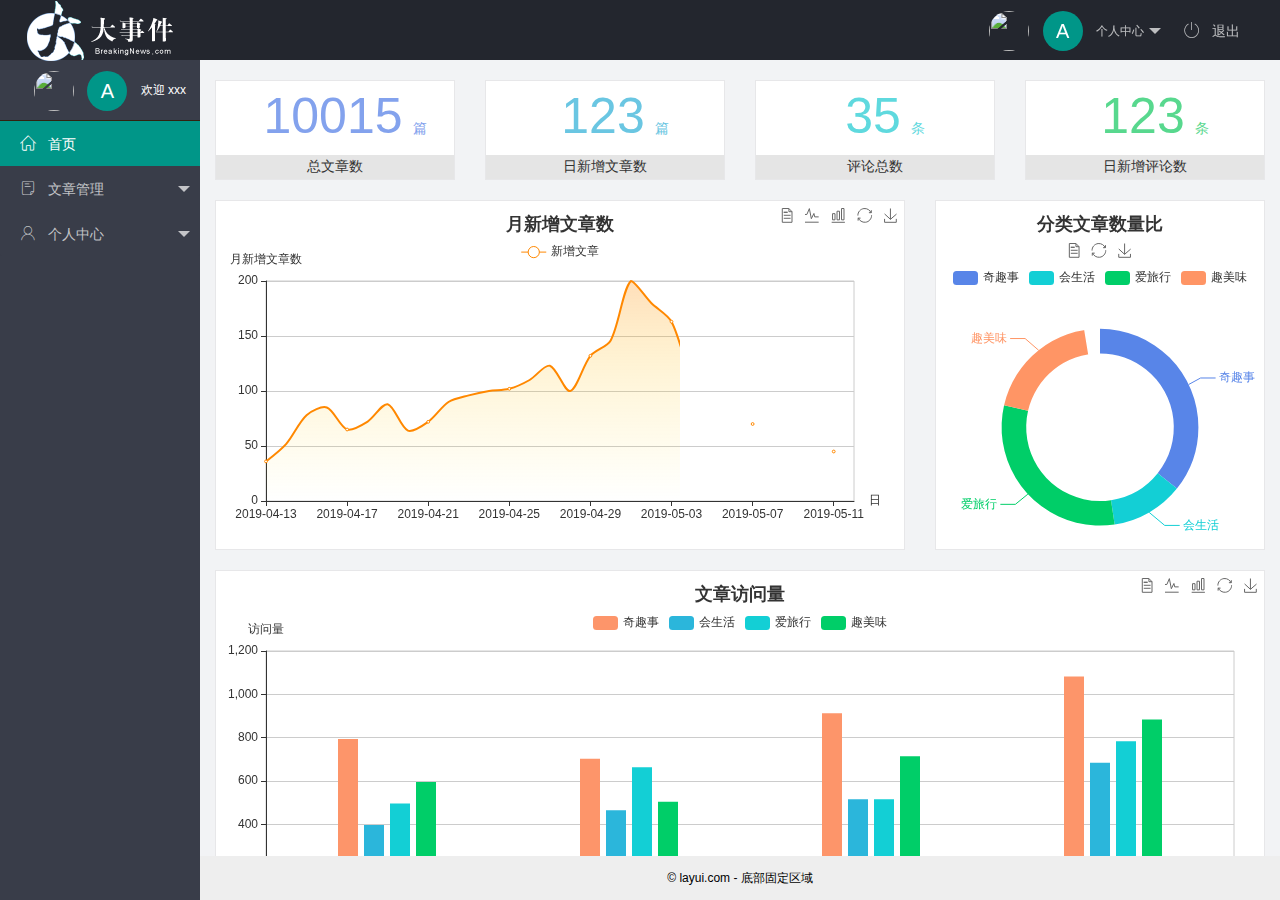
==== index.html @ c8a7525f "完成了大事件后台首页" ====
<!DOCTYPE html>
<html>
<head>
  <meta charset="utf-8">
  <meta name="viewport" content="width=device-width, initial-scale=1, maximum-scale=1">
  <title>大事件后台的布局</title>
  <link rel="stylesheet" href="/assets/lib/layui/css/layui.css">
  <!-- 引入第三方图标文件 -->
  <link rel="stylesheet" href="/assets/fonts/iconfont.css">
  <!-- 引入本页面的css -->
  <link rel="stylesheet" href="/assets/css/index.css">
</head>
<body class="layui-layout-body">
<div class="layui-layout layui-layout-admin">
  <!-- 头部区域 -->
  <div class="layui-header">
    <div class="layui-logo">
        <img src="/assets/images/logo.png" alt="">
    </div>
    <!-- 顶部头像区域 -->
    <ul class="layui-nav layui-layout-right">
      <li class="layui-nav-item">
        <a href="javascript:;" class="userinfo" >
          <!-- 顶部图片头像的渲染 -->
          <img src="http://t.cn/RCzsdCq"class="layui-nav-img">
          <!-- 顶部文字头像的渲染 -->
          <span class="text-avatar">A</span>
          个人中心
        </a>
        <dl class="layui-nav-child">
          <dd><a href="">基本资料</a></dd>
          <dd><a href="">安全设置</a></dd>
          <dd><a href="">重置密码</a></dd>
        </dl>
      </li>
      <li class="layui-nav-item">
        <!-- 退出功能 -->
        <a href="javascript:;" id="btnLogout">
        <span class="iconfont icon-tuichu"></span>
        退出
      </a>
    </li>
    </ul>
  </div>
  
  <div class="layui-side layui-bg-black">
    <div class="layui-side-scroll">
      <!-- 侧边栏头像区域 -->
      <div href="javascript:;" class="userinfo">
        <!-- 侧边栏图片头像的渲染 -->
        <img src="http://t.cn/RCzsdCq" class="layui-nav-img">
        <!-- 侧边栏文字头像的渲染 -->
        <span class="text-avatar">A</span>
        <span id="welcome">欢迎 xxx</span>
      </div>
      <!-- 左侧导航区域（可配合layui已有的垂直导航） -->
      <ul class="layui-nav layui-nav-tree" lay-shrink="all" lay-filter="test">
          <li class="layui-nav-item layui-this">
            <a href="/home/dashboard.html" target="fm">
            <span class="iconfont icon-home"></span>
            首页
          </a>
        </li>
        <li class="layui-nav-item">
          <a class="" href="javascript:;">
            <span class="iconfont icon-16"></span>
              文章管理</a>
          <dl class="layui-nav-child">
            <dd><a href="javascript:;">
                <i class="layui-icon layui-icon-note"></i>  
                文章类别</a></dd>
            <dd><a href="javascript:;">
                <i class="layui-icon layui-icon-note"></i>  
                文章列表</a></dd>
            <dd><a href="javascript:;">
                <i class="layui-icon layui-icon-note"></i>  
                发布文章</a></dd>
          </dl>
        </li>
        <li class="layui-nav-item">
          <a href="javascript:;">
            <span class="iconfont icon-user"></span>
            个人中心</a>
          <dl class="layui-nav-child">
            <dd><a href="javascript:;">
                <i class="layui-icon layui-icon-note"></i>  
                基本资料</a></dd>
            <dd><a href="javascript:;">
                <i class="layui-icon layui-icon-note"></i>  
                更换头像</a></dd>
            <dd><a href="javascript:;">
                <i class="layui-icon layui-icon-note"></i>  
                重置密码</a></dd>
          </dl>
        </li>
      </ul>
    </div>
  </div>
  
  <div class="layui-body">
    <!-- 内容主体区域 -->
    <iframe name="fm" src="/home/dashboard.html" frameborder="0"></iframe>
  </div>
  
  <div class="layui-footer">
    <!-- 底部固定区域 -->
    © layui.com - 底部固定区域
  </div>
</div>
<!-- 引入layui.all.js -->
<script src="/assets/lib/layui/layui.all.js"></script>
<!-- 引入jqery.js -->
<script src="/assets/lib/jquery.js"></script>
<!-- 引入baseAPI.js -->
<script src="/assets/js/baseAPI.js"></script>
<!-- 引入本页面对应的js -->
<script src="/assets/js/index.js"></script>
</body>
</html>
---- assets/lib/layui/css/layui.css ----
/** layui-v2.5.5 MIT License By https://www.layui.com */
 .layui-inline,img{display:inline-block;vertical-align:middle}h1,h2,h3,h4,h5,h6{font-weight:400}.layui-edge,.layui-header,.layui-inline,.layui-main{position:relative}.layui-body,.layui-edge,.layui-elip{overflow:hidden}.layui-btn,.layui-edge,.layui-inline,img{vertical-align:middle}.layui-btn,.layui-disabled,.layui-icon,.layui-unselect{-moz-user-select:none;-webkit-user-select:none;-ms-user-select:none}.layui-elip,.layui-form-checkbox span,.layui-form-pane .layui-form-label{text-overflow:ellipsis;white-space:nowrap}.layui-breadcrumb,.layui-tree-btnGroup{visibility:hidden}blockquote,body,button,dd,div,dl,dt,form,h1,h2,h3,h4,h5,h6,input,li,ol,p,pre,td,textarea,th,ul{margin:0;padding:0;-webkit-tap-highlight-color:rgba(0,0,0,0)}a:active,a:hover{outline:0}img{border:none}li{list-style:none}table{border-collapse:collapse;border-spacing:0}h4,h5,h6{font-size:100%}button,input,optgroup,option,select,textarea{font-family:inherit;font-size:inherit;font-style:inherit;font-weight:inherit;outline:0}pre{white-space:pre-wrap;white-space:-moz-pre-wrap;white-space:-pre-wrap;white-space:-o-pre-wrap;word-wrap:break-word}body{line-height:24px;font:14px Helvetica Neue,Helvetica,PingFang SC,Tahoma,Arial,sans-serif}hr{height:1px;margin:10px 0;border:0;clear:both}a{color:#333;text-decoration:none}a:hover{color:#777}a cite{font-style:normal;*cursor:pointer}.layui-border-box,.layui-border-box *{box-sizing:border-box}.layui-box,.layui-box *{box-sizing:content-box}.layui-clear{clear:both;*zoom:1}.layui-clear:after{content:'\20';clear:both;*zoom:1;display:block;height:0}.layui-inline{*display:inline;*zoom:1}.layui-edge{display:inline-block;width:0;height:0;border-width:6px;border-style:dashed;border-color:transparent}.layui-edge-top{top:-4px;border-bottom-color:#999;border-bottom-style:solid}.layui-edge-right{border-left-color:#999;border-left-style:solid}.layui-edge-bottom{top:2px;border-top-color:#999;border-top-style:solid}.layui-edge-left{border-right-color:#999;border-right-style:solid}.layui-disabled,.layui-disabled:hover{color:#d2d2d2!important;cursor:not-allowed!important}.layui-circle{border-radius:100%}.layui-show{display:block!important}.layui-hide{display:none!important}@font-face{font-family:layui-icon;src:url(../font/iconfont.eot?v=250);src:url(../font/iconfont.eot?v=250#iefix) format('embedded-opentype'),url(../font/iconfont.woff2?v=250) format('woff2'),url(../font/iconfont.woff?v=250) format('woff'),url(../font/iconfont.ttf?v=250) format('truetype'),url(../font/iconfont.svg?v=250#layui-icon) format('svg')}.layui-icon{font-family:layui-icon!important;font-size:16px;font-style:normal;-webkit-font-smoothing:antialiased;-moz-osx-font-smoothing:grayscale}.layui-icon-reply-fill:before{content:"\e611"}.layui-icon-set-fill:before{content:"\e614"}.layui-icon-menu-fill:before{content:"\e60f"}.layui-icon-search:before{content:"\e615"}.layui-icon-share:before{content:"\e641"}.layui-icon-set-sm:before{content:"\e620"}.layui-icon-engine:before{content:"\e628"}.layui-icon-close:before{content:"\1006"}.layui-icon-close-fill:before{content:"\1007"}.layui-icon-chart-screen:before{content:"\e629"}.layui-icon-star:before{content:"\e600"}.layui-icon-circle-dot:before{content:"\e617"}.layui-icon-chat:before{content:"\e606"}.layui-icon-release:before{content:"\e609"}.layui-icon-list:before{content:"\e60a"}.layui-icon-chart:before{content:"\e62c"}.layui-icon-ok-circle:before{content:"\1005"}.layui-icon-layim-theme:before{content:"\e61b"}.layui-icon-table:before{content:"\e62d"}.layui-icon-right:before{content:"\e602"}.layui-icon-left:before{content:"\e603"}.layui-icon-cart-simple:before{content:"\e698"}.layui-icon-face-cry:before{content:"\e69c"}.layui-icon-face-smile:before{content:"\e6af"}.layui-icon-survey:before{content:"\e6b2"}.layui-icon-tree:before{content:"\e62e"}.layui-icon-upload-circle:before{content:"\e62f"}.layui-icon-add-circle:before{content:"\e61f"}.layui-icon-download-circle:before{content:"\e601"}.layui-icon-templeate-1:before{content:"\e630"}.layui-icon-util:before{content:"\e631"}.layui-icon-face-surprised:before{content:"\e664"}.layui-icon-edit:before{content:"\e642"}.layui-icon-speaker:before{content:"\e645"}.layui-icon-down:before{content:"\e61a"}.layui-icon-file:before{content:"\e621"}.layui-icon-layouts:before{content:"\e632"}.layui-icon-rate-half:before{content:"\e6c9"}.layui-icon-add-circle-fine:before{content:"\e608"}.layui-icon-prev-circle:before{content:"\e633"}.layui-icon-read:before{content:"\e705"}.layui-icon-404:before{content:"\e61c"}.layui-icon-carousel:before{content:"\e634"}.layui-icon-help:before{content:"\e607"}.layui-icon-code-circle:before{content:"\e635"}.layui-icon-water:before{content:"\e636"}.layui-icon-username:before{content:"\e66f"}.layui-icon-find-fill:before{content:"\e670"}.layui-icon-about:before{content:"\e60b"}.layui-icon-location:before{content:"\e715"}.layui-icon-up:before{content:"\e619"}.layui-icon-pause:before{content:"\e651"}.layui-icon-date:before{content:"\e637"}.layui-icon-layim-uploadfile:before{content:"\e61d"}.layui-icon-delete:before{content:"\e640"}.layui-icon-play:before{content:"\e652"}.layui-icon-top:before{content:"\e604"}.layui-icon-friends:before{content:"\e612"}.layui-icon-refresh-3:before{content:"\e9aa"}.layui-icon-ok:before{content:"\e605"}.layui-icon-layer:before{content:"\e638"}.layui-icon-face-smile-fine:before{content:"\e60c"}.layui-icon-dollar:before{content:"\e659"}.layui-icon-group:before{content:"\e613"}.layui-icon-layim-download:before{content:"\e61e"}.layui-icon-picture-fine:before{content:"\e60d"}.layui-icon-link:before{content:"\e64c"}.layui-icon-diamond:before{content:"\e735"}.layui-icon-log:before{content:"\e60e"}.layui-icon-rate-solid:before{content:"\e67a"}.layui-icon-fonts-del:before{content:"\e64f"}.layui-icon-unlink:before{content:"\e64d"}.layui-icon-fonts-clear:before{content:"\e639"}.layui-icon-triangle-r:before{content:"\e623"}.layui-icon-circle:before{content:"\e63f"}.layui-icon-radio:before{content:"\e643"}.layui-icon-align-center:before{content:"\e647"}.layui-icon-align-right:before{content:"\e648"}.layui-icon-align-left:before{content:"\e649"}.layui-icon-loading-1:before{content:"\e63e"}.layui-icon-return:before{content:"\e65c"}.layui-icon-fonts-strong:before{content:"\e62b"}.layui-icon-upload:before{content:"\e67c"}.layui-icon-dialogue:before{content:"\e63a"}.layui-icon-video:before{content:"\e6ed"}.layui-icon-headset:before{content:"\e6fc"}.layui-icon-cellphone-fine:before{content:"\e63b"}.layui-icon-add-1:before{content:"\e654"}.layui-icon-face-smile-b:before{content:"\e650"}.layui-icon-fonts-html:before{content:"\e64b"}.layui-icon-form:before{content:"\e63c"}.layui-icon-cart:before{content:"\e657"}.layui-icon-camera-fill:before{content:"\e65d"}.layui-icon-tabs:before{content:"\e62a"}.layui-icon-fonts-code:before{content:"\e64e"}.layui-icon-fire:before{content:"\e756"}.layui-icon-set:before{content:"\e716"}.layui-icon-fonts-u:before{content:"\e646"}.layui-icon-triangle-d:before{content:"\e625"}.layui-icon-tips:before{content:"\e702"}.layui-icon-picture:before{content:"\e64a"}.layui-icon-more-vertical:before{content:"\e671"}.layui-icon-flag:before{content:"\e66c"}.layui-icon-loading:before{content:"\e63d"}.layui-icon-fonts-i:before{content:"\e644"}.layui-icon-refresh-1:before{content:"\e666"}.layui-icon-rmb:before{content:"\e65e"}.layui-icon-home:before{content:"\e68e"}.layui-icon-user:before{content:"\e770"}.layui-icon-notice:before{content:"\e667"}.layui-icon-login-weibo:before{content:"\e675"}.layui-icon-voice:before{content:"\e688"}.layui-icon-upload-drag:before{content:"\e681"}.layui-icon-login-qq:before{content:"\e676"}.layui-icon-snowflake:before{content:"\e6b1"}.layui-icon-file-b:before{content:"\e655"}.layui-icon-template:before{content:"\e663"}.layui-icon-auz:before{content:"\e672"}.layui-icon-console:before{content:"\e665"}.layui-icon-app:before{content:"\e653"}.layui-icon-prev:before{content:"\e65a"}.layui-icon-website:before{content:"\e7ae"}.layui-icon-next:before{content:"\e65b"}.layui-icon-component:before{content:"\e857"}.layui-icon-more:before{content:"\e65f"}.layui-icon-login-wechat:before{content:"\e677"}.layui-icon-shrink-right:before{content:"\e668"}.layui-icon-spread-left:before{content:"\e66b"}.layui-icon-camera:before{content:"\e660"}.layui-icon-note:before{content:"\e66e"}.layui-icon-refresh:before{content:"\e669"}.layui-icon-female:before{content:"\e661"}.layui-icon-male:before{content:"\e662"}.layui-icon-password:before{content:"\e673"}.layui-icon-senior:before{content:"\e674"}.layui-icon-theme:before{content:"\e66a"}.layui-icon-tread:before{content:"\e6c5"}.layui-icon-praise:before{content:"\e6c6"}.layui-icon-star-fill:before{content:"\e658"}.layui-icon-rate:before{content:"\e67b"}.layui-icon-template-1:before{content:"\e656"}.layui-icon-vercode:before{content:"\e679"}.layui-icon-cellphone:before{content:"\e678"}.layui-icon-screen-full:before{content:"\e622"}.layui-icon-screen-restore:before{content:"\e758"}.layui-icon-cols:before{content:"\e610"}.layui-icon-export:before{content:"\e67d"}.layui-icon-print:before{content:"\e66d"}.layui-icon-slider:before{content:"\e714"}.layui-icon-addition:before{content:"\e624"}.layui-icon-subtraction:before{content:"\e67e"}.layui-icon-service:before{content:"\e626"}.layui-icon-transfer:before{content:"\e691"}.layui-main{width:1140px;margin:0 auto}.layui-header{z-index:1000;height:60px}.layui-header a:hover{transition:all .5s;-webkit-transition:all .5s}.layui-side{position:fixed;left:0;top:0;bottom:0;z-index:999;width:200px;overflow-x:hidden}.layui-side-scroll{position:relative;width:220px;height:100%;overflow-x:hidden}.layui-body{position:absolute;left:200px;right:0;top:0;bottom:0;z-index:998;width:auto;overflow-y:auto;box-sizing:border-box}.layui-layout-body{overflow:hidden}.layui-layout-admin .layui-header{background-color:#23262E}.layui-layout-admin .layui-side{top:60px;width:200px;overflow-x:hidden}.layui-layout-admin .layui-body{position:fixed;top:60px;bottom:44px}.layui-layout-admin .layui-main{width:auto;margin:0 15px}.layui-layout-admin .layui-footer{position:fixed;left:200px;right:0;bottom:0;height:44px;line-height:44px;padding:0 15px;background-color:#eee}.layui-layout-admin .layui-logo{position:absolute;left:0;top:0;width:200px;height:100%;line-height:60px;text-align:center;color:#009688;font-size:16px}.layui-layout-admin .layui-header .layui-nav{background:0 0}.layui-layout-left{position:absolute!important;left:200px;top:0}.layui-layout-right{position:absolute!important;right:0;top:0}.layui-container{position:relative;margin:0 auto;padding:0 15px;box-sizing:border-box}.layui-fluid{position:relative;margin:0 auto;padding:0 15px}.layui-row:after,.layui-row:before{content:'';display:block;clear:both}.layui-col-lg1,.layui-col-lg10,.layui-col-lg11,.layui-col-lg12,.layui-col-lg2,.layui-col-lg3,.layui-col-lg4,.layui-col-lg5,.layui-col-lg6,.layui-col-lg7,.layui-col-lg8,.layui-col-lg9,.layui-col-md1,.layui-col-md10,.layui-col-md11,.layui-col-md12,.layui-col-md2,.layui-col-md3,.layui-col-md4,.layui-col-md5,.layui-col-md6,.layui-col-md7,.layui-col-md8,.layui-col-md9,.layui-col-sm1,.layui-col-sm10,.layui-col-sm11,.layui-col-sm12,.layui-col-sm2,.layui-col-sm3,.layui-col-sm4,.layui-col-sm5,.layui-col-sm6,.layui-col-sm7,.layui-col-sm8,.layui-col-sm9,.layui-col-xs1,.layui-col-xs10,.layui-col-xs11,.layui-col-xs12,.layui-col-xs2,.layui-col-xs3,.layui-col-xs4,.layui-col-xs5,.layui-col-xs6,.layui-col-xs7,.layui-col-xs8,.layui-col-xs9{position:relative;display:block;box-sizing:border-box}.layui-col-xs1,.layui-col-xs10,.layui-col-xs11,.layui-col-xs12,.layui-col-xs2,.layui-col-xs3,.layui-col-xs4,.layui-col-xs5,.layui-col-xs6,.layui-col-xs7,.layui-col-xs8,.layui-col-xs9{float:left}.layui-col-xs1{width:8.33333333%}.layui-col-xs2{width:16.66666667%}.layui-col-xs3{width:25%}.layui-col-xs4{width:33.33333333%}.layui-col-xs5{width:41.66666667%}.layui-col-xs6{width:50%}.layui-col-xs7{width:58.33333333%}.layui-col-xs8{width:66.66666667%}.layui-col-xs9{width:75%}.layui-col-xs10{width:83.33333333%}.layui-col-xs11{width:91.66666667%}.layui-col-xs12{width:100%}.layui-col-xs-offset1{margin-left:8.33333333%}.layui-col-xs-offset2{margin-left:16.66666667%}.layui-col-xs-offset3{margin-left:25%}.layui-col-xs-offset4{margin-left:33.33333333%}.layui-col-xs-offset5{margin-left:41.66666667%}.layui-col-xs-offset6{margin-left:50%}.layui-col-xs-offset7{margin-left:58.33333333%}.layui-col-xs-offset8{margin-left:66.66666667%}.layui-col-xs-offset9{margin-left:75%}.layui-col-xs-offset10{margin-left:83.33333333%}.layui-col-xs-offset11{margin-left:91.66666667%}.layui-col-xs-offset12{margin-left:100%}@media screen and (max-width:768px){.layui-hide-xs{display:none!important}.layui-show-xs-block{display:block!important}.layui-show-xs-inline{display:inline!important}.layui-show-xs-inline-block{display:inline-block!important}}@media screen and (min-width:768px){.layui-container{width:750px}.layui-hide-sm{display:none!important}.layui-show-sm-block{display:block!important}.layui-show-sm-inline{display:inline!important}.layui-show-sm-inline-block{display:inline-block!important}.layui-col-sm1,.layui-col-sm10,.layui-col-sm11,.layui-col-sm12,.layui-col-sm2,.layui-col-sm3,.layui-col-sm4,.layui-col-sm5,.layui-col-sm6,.layui-col-sm7,.layui-col-sm8,.layui-col-sm9{float:left}.layui-col-sm1{width:8.33333333%}.layui-col-sm2{width:16.66666667%}.layui-col-sm3{width:25%}.layui-col-sm4{width:33.33333333%}.layui-col-sm5{width:41.66666667%}.layui-col-sm6{width:50%}.layui-col-sm7{width:58.33333333%}.layui-col-sm8{width:66.66666667%}.layui-col-sm9{width:75%}.layui-col-sm10{width:83.33333333%}.layui-col-sm11{width:91.66666667%}.layui-col-sm12{width:100%}.layui-col-sm-offset1{margin-left:8.33333333%}.layui-col-sm-offset2{margin-left:16.66666667%}.layui-col-sm-offset3{margin-left:25%}.layui-col-sm-offset4{margin-left:33.33333333%}.layui-col-sm-offset5{margin-left:41.66666667%}.layui-col-sm-offset6{margin-left:50%}.layui-col-sm-offset7{margin-left:58.33333333%}.layui-col-sm-offset8{margin-left:66.66666667%}.layui-col-sm-offset9{margin-left:75%}.layui-col-sm-offset10{margin-left:83.33333333%}.layui-col-sm-offset11{margin-left:91.66666667%}.layui-col-sm-offset12{margin-left:100%}}@media screen and (min-width:992px){.layui-container{width:970px}.layui-hide-md{display:none!important}.layui-show-md-block{display:block!important}.layui-show-md-inline{display:inline!important}.layui-show-md-inline-block{display:inline-block!important}.layui-col-md1,.layui-col-md10,.layui-col-md11,.layui-col-md12,.layui-col-md2,.layui-col-md3,.layui-col-md4,.layui-col-md5,.layui-col-md6,.layui-col-md7,.layui-col-md8,.layui-col-md9{float:left}.layui-col-md1{width:8.33333333%}.layui-col-md2{width:16.66666667%}.layui-col-md3{width:25%}.layui-col-md4{width:33.33333333%}.layui-col-md5{width:41.66666667%}.layui-col-md6{width:50%}.layui-col-md7{width:58.33333333%}.layui-col-md8{width:66.66666667%}.layui-col-md9{width:75%}.layui-col-md10{width:83.33333333%}.layui-col-md11{width:91.66666667%}.layui-col-md12{width:100%}.layui-col-md-offset1{margin-left:8.33333333%}.layui-col-md-offset2{margin-left:16.66666667%}.layui-col-md-offset3{margin-left:25%}.layui-col-md-offset4{margin-left:33.33333333%}.layui-col-md-offset5{margin-left:41.66666667%}.layui-col-md-offset6{margin-left:50%}.layui-col-md-offset7{margin-left:58.33333333%}.layui-col-md-offset8{margin-left:66.66666667%}.layui-col-md-offset9{margin-left:75%}.layui-col-md-offset10{margin-left:83.33333333%}.layui-col-md-offset11{margin-left:91.66666667%}.layui-col-md-offset12{margin-left:100%}}@media screen and (min-width:1200px){.layui-container{width:1170px}.layui-hide-lg{display:none!important}.layui-show-lg-block{display:block!important}.layui-show-lg-inline{display:inline!important}.layui-show-lg-inline-block{display:inline-block!important}.layui-col-lg1,.layui-col-lg10,.layui-col-lg11,.layui-col-lg12,.layui-col-lg2,.layui-col-lg3,.layui-col-lg4,.layui-col-lg5,.layui-col-lg6,.layui-col-lg7,.layui-col-lg8,.layui-col-lg9{float:left}.layui-col-lg1{width:8.33333333%}.layui-col-lg2{width:16.66666667%}.layui-col-lg3{width:25%}.layui-col-lg4{width:33.33333333%}.layui-col-lg5{width:41.66666667%}.layui-col-lg6{width:50%}.layui-col-lg7{width:58.33333333%}.layui-col-lg8{width:66.66666667%}.layui-col-lg9{width:75%}.layui-col-lg10{width:83.33333333%}.layui-col-lg11{width:91.66666667%}.layui-col-lg12{width:100%}.layui-col-lg-offset1{margin-left:8.33333333%}.layui-col-lg-offset2{margin-left:16.66666667%}.layui-col-lg-offset3{margin-left:25%}.layui-col-lg-offset4{margin-left:33.33333333%}.layui-col-lg-offset5{margin-left:41.66666667%}.layui-col-lg-offset6{margin-left:50%}.layui-col-lg-offset7{margin-left:58.33333333%}.layui-col-lg-offset8{margin-left:66.66666667%}.layui-col-lg-offset9{margin-left:75%}.layui-col-lg-offset10{margin-left:83.33333333%}.layui-col-lg-offset11{margin-left:91.66666667%}.layui-col-lg-offset12{margin-left:100%}}.layui-col-space1{margin:-.5px}.layui-col-space1>*{padding:.5px}.layui-col-space3{margin:-1.5px}.layui-col-space3>*{padding:1.5px}.layui-col-space5{margin:-2.5px}.layui-col-space5>*{padding:2.5px}.layui-col-space8{margin:-3.5px}.layui-col-space8>*{padding:3.5px}.layui-col-space10{margin:-5px}.layui-col-space10>*{padding:5px}.layui-col-space12{margin:-6px}.layui-col-space12>*{padding:6px}.layui-col-space15{margin:-7.5px}.layui-col-space15>*{padding:7.5px}.layui-col-space18{margin:-9px}.layui-col-space18>*{padding:9px}.layui-col-space20{margin:-10px}.layui-col-space20>*{padding:10px}.layui-col-space22{margin:-11px}.layui-col-space22>*{padding:11px}.layui-col-space25{margin:-12.5px}.layui-col-space25>*{padding:12.5px}.layui-col-space30{margin:-15px}.layui-col-space30>*{padding:15px}.layui-btn,.layui-input,.layui-select,.layui-textarea,.layui-upload-button{outline:0;-webkit-appearance:none;transition:all .3s;-webkit-transition:all .3s;box-sizing:border-box}.layui-elem-quote{margin-bottom:10px;padding:15px;line-height:22px;border-left:5px solid #009688;border-radius:0 2px 2px 0;background-color:#f2f2f2}.layui-quote-nm{border-style:solid;border-width:1px 1px 1px 5px;background:0 0}.layui-elem-field{margin-bottom:10px;padding:0;border-width:1px;border-style:solid}.layui-elem-field legend{margin-left:20px;padding:0 10px;font-size:20px;font-weight:300}.layui-field-title{margin:10px 0 20px;border-width:1px 0 0}.layui-field-box{padding:10px 15px}.layui-field-title .layui-field-box{padding:10px 0}.layui-progress{position:relative;height:6px;border-radius:20px;background-color:#e2e2e2}.layui-progress-bar{position:absolute;left:0;top:0;width:0;max-width:100%;height:6px;border-radius:20px;text-align:right;background-color:#5FB878;transition:all .3s;-webkit-transition:all .3s}.layui-progress-big,.layui-progress-big .layui-progress-bar{height:18px;line-height:18px}.layui-progress-text{position:relative;top:-20px;line-height:18px;font-size:12px;color:#666}.layui-progress-big .layui-progress-text{position:static;padding:0 10px;color:#fff}.layui-collapse{border-width:1px;border-style:solid;border-radius:2px}.layui-colla-content,.layui-colla-item{border-top-width:1px;border-top-style:solid}.layui-colla-item:first-child{border-top:none}.layui-colla-title{position:relative;height:42px;line-height:42px;padding:0 15px 0 35px;color:#333;background-color:#f2f2f2;cursor:pointer;font-size:14px;overflow:hidden}.layui-colla-content{display:none;padding:10px 15px;line-height:22px;color:#666}.layui-colla-icon{position:absolute;left:15px;top:0;font-size:14px}.layui-card{margin-bottom:15px;border-radius:2px;background-color:#fff;box-shadow:0 1px 2px 0 rgba(0,0,0,.05)}.layui-card:last-child{margin-bottom:0}.layui-card-header{position:relative;height:42px;line-height:42px;padding:0 15px;border-bottom:1px solid #f6f6f6;color:#333;border-radius:2px 2px 0 0;font-size:14px}.layui-bg-black,.layui-bg-blue,.layui-bg-cyan,.layui-bg-green,.layui-bg-orange,.layui-bg-red{color:#fff!important}.layui-card-body{position:relative;padding:10px 15px;line-height:24px}.layui-card-body[pad15]{padding:15px}.layui-card-body[pad20]{padding:20px}.layui-card-body .layui-table{margin:5px 0}.layui-card .layui-tab{margin:0}.layui-panel-window{position:relative;padding:15px;border-radius:0;border-top:5px solid #E6E6E6;background-color:#fff}.layui-auxiliar-moving{position:fixed;left:0;right:0;top:0;bottom:0;width:100%;height:100%;background:0 0;z-index:9999999999}.layui-form-label,.layui-form-mid,.layui-form-select,.layui-input-block,.layui-input-inline,.layui-textarea{position:relative}.layui-bg-red{background-color:#FF5722!important}.layui-bg-orange{background-color:#FFB800!important}.layui-bg-green{background-color:#009688!important}.layui-bg-cyan{background-color:#2F4056!important}.layui-bg-blue{background-color:#1E9FFF!important}.layui-bg-black{background-color:#393D49!important}.layui-bg-gray{background-color:#eee!important;color:#666!important}.layui-badge-rim,.layui-colla-content,.layui-colla-item,.layui-collapse,.layui-elem-field,.layui-form-pane .layui-form-item[pane],.layui-form-pane .layui-form-label,.layui-input,.layui-layedit,.layui-layedit-tool,.layui-quote-nm,.layui-select,.layui-tab-bar,.layui-tab-card,.layui-tab-title,.layui-tab-title .layui-this:after,.layui-textarea{border-color:#e6e6e6}.layui-timeline-item:before,hr{background-color:#e6e6e6}.layui-text{line-height:22px;font-size:14px;color:#666}.layui-text h1,.layui-text h2,.layui-text h3{font-weight:500;color:#333}.layui-text h1{font-size:30px}.layui-text h2{font-size:24px}.layui-text h3{font-size:18px}.layui-text a:not(.layui-btn){color:#01AAED}.layui-text a:not(.layui-btn):hover{text-decoration:underline}.layui-text ul{padding:5px 0 5px 15px}.layui-text ul li{margin-top:5px;list-style-type:disc}.layui-text em,.layui-word-aux{color:#999!important;padding:0 5px!important}.layui-btn{display:inline-block;height:38px;line-height:38px;padding:0 18px;background-color:#009688;color:#fff;white-space:nowrap;text-align:center;font-size:14px;border:none;border-radius:2px;cursor:pointer}.layui-btn:hover{opacity:.8;filter:alpha(opacity=80);color:#fff}.layui-btn:active{opacity:1;filter:alpha(opacity=100)}.layui-btn+.layui-btn{margin-left:10px}.layui-btn-container{font-size:0}.layui-btn-container .layui-btn{margin-right:10px;margin-bottom:10px}.layui-btn-container .layui-btn+.layui-btn{margin-left:0}.layui-table .layui-btn-container .layui-btn{margin-bottom:9px}.layui-btn-radius{border-radius:100px}.layui-btn .layui-icon{margin-right:3px;font-size:18px;vertical-align:bottom;vertical-align:middle\9}.layui-btn-primary{border:1px solid #C9C9C9;background-color:#fff;color:#555}.layui-btn-primary:hover{border-color:#009688;color:#333}.layui-btn-normal{background-color:#1E9FFF}.layui-btn-warm{background-color:#FFB800}.layui-btn-danger{background-color:#FF5722}.layui-btn-checked{background-color:#5FB878}.layui-btn-disabled,.layui-btn-disabled:active,.layui-btn-disabled:hover{border:1px solid #e6e6e6;background-color:#FBFBFB;color:#C9C9C9;cursor:not-allowed;opacity:1}.layui-btn-lg{height:44px;line-height:44px;padding:0 25px;font-size:16px}.layui-btn-sm{height:30px;line-height:30px;padding:0 10px;font-size:12px}.layui-btn-sm i{font-size:16px!important}.layui-btn-xs{height:22px;line-height:22px;padding:0 5px;font-size:12px}.layui-btn-xs i{font-size:14px!important}.layui-btn-group{display:inline-block;vertical-align:middle;font-size:0}.layui-btn-group .layui-btn{margin-left:0!important;margin-right:0!important;border-left:1px solid rgba(255,255,255,.5);border-radius:0}.layui-btn-group .layui-btn-primary{border-left:none}.layui-btn-group .layui-btn-primary:hover{border-color:#C9C9C9;color:#009688}.layui-btn-group .layui-btn:first-child{border-left:none;border-radius:2px 0 0 2px}.layui-btn-group .layui-btn-primary:first-child{border-left:1px solid #c9c9c9}.layui-btn-group .layui-btn:last-child{border-radius:0 2px 2px 0}.layui-btn-group .layui-btn+.layui-btn{margin-left:0}.layui-btn-group+.layui-btn-group{margin-left:10px}.layui-btn-fluid{width:100%}.layui-input,.layui-select,.layui-textarea{height:38px;line-height:1.3;line-height:38px\9;border-width:1px;border-style:solid;background-color:#fff;border-radius:2px}.layui-input::-webkit-input-placeholder,.layui-select::-webkit-input-placeholder,.layui-textarea::-webkit-input-placeholder{line-height:1.3}.layui-input,.layui-textarea{display:block;width:100%;padding-left:10px}.layui-input:hover,.layui-textarea:hover{border-color:#D2D2D2!important}.layui-input:focus,.layui-textarea:focus{border-color:#C9C9C9!important}.layui-textarea{min-height:100px;height:auto;line-height:20px;padding:6px 10px;resize:vertical}.layui-select{padding:0 10px}.layui-form input[type=checkbox],.layui-form input[type=radio],.layui-form select{display:none}.layui-form [lay-ignore]{display:initial}.layui-form-item{margin-bottom:15px;clear:both;*zoom:1}.layui-form-item:after{content:'\20';clear:both;*zoom:1;display:block;height:0}.layui-form-label{float:left;display:block;padding:9px 15px;width:80px;font-weight:400;line-height:20px;text-align:right}.layui-form-label-col{display:block;float:none;padding:9px 0;line-height:20px;text-align:left}.layui-form-item .layui-inline{margin-bottom:5px;margin-right:10px}.layui-input-block{margin-left:110px;min-height:36px}.layui-input-inline{display:inline-block;vertical-align:middle}.layui-form-item .layui-input-inline{float:left;width:190px;margin-right:10px}.layui-form-text .layui-input-inline{width:auto}.layui-form-mid{float:left;display:block;padding:9px 0!important;line-height:20px;margin-right:10px}.layui-form-danger+.layui-form-select .layui-input,.layui-form-danger:focus{border-color:#FF5722!important}.layui-form-select .layui-input{padding-right:30px;cursor:pointer}.layui-form-select .layui-edge{position:absolute;right:10px;top:50%;margin-top:-3px;cursor:pointer;border-width:6px;border-top-color:#c2c2c2;border-top-style:solid;transition:all .3s;-webkit-transition:all .3s}.layui-form-select dl{display:none;position:absolute;left:0;top:42px;padding:5px 0;z-index:899;min-width:100%;border:1px solid #d2d2d2;max-height:300px;overflow-y:auto;background-color:#fff;border-radius:2px;box-shadow:0 2px 4px rgba(0,0,0,.12);box-sizing:border-box}.layui-form-select dl dd,.layui-form-select dl dt{padding:0 10px;line-height:36px;white-space:nowrap;overflow:hidden;text-overflow:ellipsis}.layui-form-select dl dt{font-size:12px;color:#999}.layui-form-select dl dd{cursor:pointer}.layui-form-select dl dd:hover{background-color:#f2f2f2;-webkit-transition:.5s all;transition:.5s all}.layui-form-select .layui-select-group dd{padding-left:20px}.layui-form-select dl dd.layui-select-tips{padding-left:10px!important;color:#999}.layui-form-select dl dd.layui-this{background-color:#5FB878;color:#fff}.layui-form-checkbox,.layui-form-select dl dd.layui-disabled{background-color:#fff}.layui-form-selected dl{display:block}.layui-form-checkbox,.layui-form-checkbox *,.layui-form-switch{display:inline-block;vertical-align:middle}.layui-form-selected .layui-edge{margin-top:-9px;-webkit-transform:rotate(180deg);transform:rotate(180deg);margin-top:-3px\9}:root .layui-form-selected .layui-edge{margin-top:-9px\0/IE9}.layui-form-selectup dl{top:auto;bottom:42px}.layui-select-none{margin:5px 0;text-align:center;color:#999}.layui-select-disabled .layui-disabled{border-color:#eee!important}.layui-select-disabled .layui-edge{border-top-color:#d2d2d2}.layui-form-checkbox{position:relative;height:30px;line-height:30px;margin-right:10px;padding-right:30px;cursor:pointer;font-size:0;-webkit-transition:.1s linear;transition:.1s linear;box-sizing:border-box}.layui-form-checkbox span{padding:0 10px;height:100%;font-size:14px;border-radius:2px 0 0 2px;background-color:#d2d2d2;color:#fff;overflow:hidden}.layui-form-checkbox:hover span{background-color:#c2c2c2}.layui-form-checkbox i{position:absolute;right:0;top:0;width:30px;height:28px;border:1px solid #d2d2d2;border-left:none;border-radius:0 2px 2px 0;color:#fff;font-size:20px;text-align:center}.layui-form-checkbox:hover i{border-color:#c2c2c2;color:#c2c2c2}.layui-form-checked,.layui-form-checked:hover{border-color:#5FB878}.layui-form-checked span,.layui-form-checked:hover span{background-color:#5FB878}.layui-form-checked i,.layui-form-checked:hover i{color:#5FB878}.layui-form-item .layui-form-checkbox{margin-top:4px}.layui-form-checkbox[lay-skin=primary]{height:auto!important;line-height:normal!important;min-width:18px;min-height:18px;border:none!important;margin-right:0;padding-left:28px;padding-right:0;background:0 0}.layui-form-checkbox[lay-skin=primary] span{padding-left:0;padding-right:15px;line-height:18px;background:0 0;color:#666}.layui-form-checkbox[lay-skin=primary] i{right:auto;left:0;width:16px;height:16px;line-height:16px;border:1px solid #d2d2d2;font-size:12px;border-radius:2px;background-color:#fff;-webkit-transition:.1s linear;transition:.1s linear}.layui-form-checkbox[lay-skin=primary]:hover i{border-color:#5FB878;color:#fff}.layui-form-checked[lay-skin=primary] i{border-color:#5FB878!important;background-color:#5FB878;color:#fff}.layui-checkbox-disbaled[lay-skin=primary] span{background:0 0!important;color:#c2c2c2}.layui-checkbox-disbaled[lay-skin=primary]:hover i{border-color:#d2d2d2}.layui-form-item .layui-form-checkbox[lay-skin=primary]{margin-top:10px}.layui-form-switch{position:relative;height:22px;line-height:22px;min-width:35px;padding:0 5px;margin-top:8px;border:1px solid #d2d2d2;border-radius:20px;cursor:pointer;background-color:#fff;-webkit-transition:.1s linear;transition:.1s linear}.layui-form-switch i{position:absolute;left:5px;top:3px;width:16px;height:16px;border-radius:20px;background-color:#d2d2d2;-webkit-transition:.1s linear;transition:.1s linear}.layui-form-switch em{position:relative;top:0;width:25px;margin-left:21px;padding:0!important;text-align:center!important;color:#999!important;font-style:normal!important;font-size:12px}.layui-form-onswitch{border-color:#5FB878;background-color:#5FB878}.layui-checkbox-disbaled,.layui-checkbox-disbaled i{border-color:#e2e2e2!important}.layui-form-onswitch i{left:100%;margin-left:-21px;background-color:#fff}.layui-form-onswitch em{margin-left:5px;margin-right:21px;color:#fff!important}.layui-checkbox-disbaled span{background-color:#e2e2e2!important}.layui-checkbox-disbaled:hover i{color:#fff!important}[lay-radio]{display:none}.layui-form-radio,.layui-form-radio *{display:inline-block;vertical-align:middle}.layui-form-radio{line-height:28px;margin:6px 10px 0 0;padding-right:10px;cursor:pointer;font-size:0}.layui-form-radio *{font-size:14px}.layui-form-radio>i{margin-right:8px;font-size:22px;color:#c2c2c2}.layui-form-radio>i:hover,.layui-form-radioed>i{color:#5FB878}.layui-radio-disbaled>i{color:#e2e2e2!important}.layui-form-pane .layui-form-label{width:110px;padding:8px 15px;height:38px;line-height:20px;border-width:1px;border-style:solid;border-radius:2px 0 0 2px;text-align:center;background-color:#FBFBFB;overflow:hidden;box-sizing:border-box}.layui-form-pane .layui-input-inline{margin-left:-1px}.layui-form-pane .layui-input-block{margin-left:110px;left:-1px}.layui-form-pane .layui-input{border-radius:0 2px 2px 0}.layui-form-pane .layui-form-text .layui-form-label{float:none;width:100%;border-radius:2px;box-sizing:border-box;text-align:left}.layui-form-pane .layui-form-text .layui-input-inline{display:block;margin:0;top:-1px;clear:both}.layui-form-pane .layui-form-text .layui-input-block{margin:0;left:0;top:-1px}.layui-form-pane .layui-form-text .layui-textarea{min-height:100px;border-radius:0 0 2px 2px}.layui-form-pane .layui-form-checkbox{margin:4px 0 4px 10px}.layui-form-pane .layui-form-radio,.layui-form-pane .layui-form-switch{margin-top:6px;margin-left:10px}.layui-form-pane .layui-form-item[pane]{position:relative;border-width:1px;border-style:solid}.layui-form-pane .layui-form-item[pane] .layui-form-label{position:absolute;left:0;top:0;height:100%;border-width:0 1px 0 0}.layui-form-pane .layui-form-item[pane] .layui-input-inline{margin-left:110px}@media screen and (max-width:450px){.layui-form-item .layui-form-label{text-overflow:ellipsis;overflow:hidden;white-space:nowrap}.layui-form-item .layui-inline{display:block;margin-right:0;margin-bottom:20px;clear:both}.layui-form-item .layui-inline:after{content:'\20';clear:both;display:block;height:0}.layui-form-item .layui-input-inline{display:block;float:none;left:-3px;width:auto;margin:0 0 10px 112px}.layui-form-item .layui-input-inline+.layui-form-mid{margin-left:110px;top:-5px;padding:0}.layui-form-item .layui-form-checkbox{margin-right:5px;margin-bottom:5px}}.layui-layedit{border-width:1px;border-style:solid;border-radius:2px}.layui-layedit-tool{padding:3px 5px;border-bottom-width:1px;border-bottom-style:solid;font-size:0}.layedit-tool-fixed{position:fixed;top:0;border-top:1px solid #e2e2e2}.layui-layedit-tool .layedit-tool-mid,.layui-layedit-tool .layui-icon{display:inline-block;vertical-align:middle;text-align:center;font-size:14px}.layui-layedit-tool .layui-icon{position:relative;width:32px;height:30px;line-height:30px;margin:3px 5px;color:#777;cursor:pointer;border-radius:2px}.layui-layedit-tool .layui-icon:hover{color:#393D49}.layui-layedit-tool .layui-icon:active{color:#000}.layui-layedit-tool .layedit-tool-active{background-color:#e2e2e2;color:#000}.layui-layedit-tool .layui-disabled,.layui-layedit-tool .layui-disabled:hover{color:#d2d2d2;cursor:not-allowed}.layui-layedit-tool .layedit-tool-mid{width:1px;height:18px;margin:0 10px;background-color:#d2d2d2}.layedit-tool-html{width:50px!important;font-size:30px!important}.layedit-tool-b,.layedit-tool-code,.layedit-tool-help{font-size:16px!important}.layedit-tool-d,.layedit-tool-face,.layedit-tool-image,.layedit-tool-unlink{font-size:18px!important}.layedit-tool-image input{position:absolute;font-size:0;left:0;top:0;width:100%;height:100%;opacity:.01;filter:Alpha(opacity=1);cursor:pointer}.layui-layedit-iframe iframe{display:block;width:100%}#LAY_layedit_code{overflow:hidden}.layui-laypage{display:inline-block;*display:inline;*zoom:1;vertical-align:middle;margin:10px 0;font-size:0}.layui-laypage>a:first-child,.layui-laypage>a:first-child em{border-radius:2px 0 0 2px}.layui-laypage>a:last-child,.layui-laypage>a:last-child em{border-radius:0 2px 2px 0}.layui-laypage>:first-child{margin-left:0!important}.layui-laypage>:last-child{margin-right:0!important}.layui-laypage a,.layui-laypage button,.layui-laypage input,.layui-laypage select,.layui-laypage span{border:1px solid #e2e2e2}.layui-laypage a,.layui-laypage span{display:inline-block;*display:inline;*zoom:1;vertical-align:middle;padding:0 15px;height:28px;line-height:28px;margin:0 -1px 5px 0;background-color:#fff;color:#333;font-size:12px}.layui-flow-more a *,.layui-laypage input,.layui-table-view select[lay-ignore]{display:inline-block}.layui-laypage a:hover{color:#009688}.layui-laypage em{font-style:normal}.layui-laypage .layui-laypage-spr{color:#999;font-weight:700}.layui-laypage a{text-decoration:none}.layui-laypage .layui-laypage-curr{position:relative}.layui-laypage .layui-laypage-curr em{position:relative;color:#fff}.layui-laypage .layui-laypage-curr .layui-laypage-em{position:absolute;left:-1px;top:-1px;padding:1px;width:100%;height:100%;background-color:#009688}.layui-laypage-em{border-radius:2px}.layui-laypage-next em,.layui-laypage-prev em{font-family:Sim sun;font-size:16px}.layui-laypage .layui-laypage-count,.layui-laypage .layui-laypage-limits,.layui-laypage .layui-laypage-refresh,.layui-laypage .layui-laypage-skip{margin-left:10px;margin-right:10px;padding:0;border:none}.layui-laypage .layui-laypage-limits,.layui-laypage .layui-laypage-refresh{vertical-align:top}.layui-laypage .layui-laypage-refresh i{font-size:18px;cursor:pointer}.layui-laypage select{height:22px;padding:3px;border-radius:2px;cursor:pointer}.layui-laypage .layui-laypage-skip{height:30px;line-height:30px;color:#999}.layui-laypage button,.layui-laypage input{height:30px;line-height:30px;border-radius:2px;vertical-align:top;background-color:#fff;box-sizing:border-box}.layui-laypage input{width:40px;margin:0 10px;padding:0 3px;text-align:center}.layui-laypage input:focus,.layui-laypage select:focus{border-color:#009688!important}.layui-laypage button{margin-left:10px;padding:0 10px;cursor:pointer}.layui-table,.layui-table-view{margin:10px 0}.layui-flow-more{margin:10px 0;text-align:center;color:#999;font-size:14px}.layui-flow-more a{height:32px;line-height:32px}.layui-flow-more a *{vertical-align:top}.layui-flow-more a cite{padding:0 20px;border-radius:3px;background-color:#eee;color:#333;font-style:normal}.layui-flow-more a cite:hover{opacity:.8}.layui-flow-more a i{font-size:30px;color:#737383}.layui-table{width:100%;background-color:#fff;color:#666}.layui-table tr{transition:all .3s;-webkit-transition:all .3s}.layui-table th{text-align:left;font-weight:400}.layui-table tbody tr:hover,.layui-table thead tr,.layui-table-click,.layui-table-header,.layui-table-hover,.layui-table-mend,.layui-table-patch,.layui-table-tool,.layui-table-total,.layui-table-total tr,.layui-table[lay-even] tr:nth-child(even){background-color:#f2f2f2}.layui-table td,.layui-table th,.layui-table-col-set,.layui-table-fixed-r,.layui-table-grid-down,.layui-table-header,.layui-table-page,.layui-table-tips-main,.layui-table-tool,.layui-table-total,.layui-table-view,.layui-table[lay-skin=line],.layui-table[lay-skin=row]{border-width:1px;border-style:solid;border-color:#e6e6e6}.layui-table td,.layui-table th{position:relative;padding:9px 15px;min-height:20px;line-height:20px;font-size:14px}.layui-table[lay-skin=line] td,.layui-table[lay-skin=line] th{border-width:0 0 1px}.layui-table[lay-skin=row] td,.layui-table[lay-skin=row] th{border-width:0 1px 0 0}.layui-table[lay-skin=nob] td,.layui-table[lay-skin=nob] th{border:none}.layui-table img{max-width:100px}.layui-table[lay-size=lg] td,.layui-table[lay-size=lg] th{padding:15px 30px}.layui-table-view .layui-table[lay-size=lg] .layui-table-cell{height:40px;line-height:40px}.layui-table[lay-size=sm] td,.layui-table[lay-size=sm] th{font-size:12px;padding:5px 10px}.layui-table-view .layui-table[lay-size=sm] .layui-table-cell{height:20px;line-height:20px}.layui-table[lay-data]{display:none}.layui-table-box{position:relative;overflow:hidden}.layui-table-view .layui-table{position:relative;width:auto;margin:0}.layui-table-view .layui-table[lay-skin=line]{border-width:0 1px 0 0}.layui-table-view .layui-table[lay-skin=row]{border-width:0 0 1px}.layui-table-view .layui-table td,.layui-table-view .layui-table th{padding:5px 0;border-top:none;border-left:none}.layui-table-view .layui-table th.layui-unselect .layui-table-cell span{cursor:pointer}.layui-table-view .layui-table td{cursor:default}.layui-table-view .layui-table td[data-edit=text]{cursor:text}.layui-table-view .layui-form-checkbox[lay-skin=primary] i{width:18px;height:18px}.layui-table-view .layui-form-radio{line-height:0;padding:0}.layui-table-view .layui-form-radio>i{margin:0;font-size:20px}.layui-table-init{position:absolute;left:0;top:0;width:100%;height:100%;text-align:center;z-index:110}.layui-table-init .layui-icon{position:absolute;left:50%;top:50%;margin:-15px 0 0 -15px;font-size:30px;color:#c2c2c2}.layui-table-header{border-width:0 0 1px;overflow:hidden}.layui-table-header .layui-table{margin-bottom:-1px}.layui-table-tool .layui-inline[lay-event]{position:relative;width:26px;height:26px;padding:5px;line-height:16px;margin-right:10px;text-align:center;color:#333;border:1px solid #ccc;cursor:pointer;-webkit-transition:.5s all;transition:.5s all}.layui-table-tool .layui-inline[lay-event]:hover{border:1px solid #999}.layui-table-tool-temp{padding-right:120px}.layui-table-tool-self{position:absolute;right:17px;top:10px}.layui-table-tool .layui-table-tool-self .layui-inline[lay-event]{margin:0 0 0 10px}.layui-table-tool-panel{position:absolute;top:29px;left:-1px;padding:5px 0;min-width:150px;min-height:40px;border:1px solid #d2d2d2;text-align:left;overflow-y:auto;background-color:#fff;box-shadow:0 2px 4px rgba(0,0,0,.12)}.layui-table-cell,.layui-table-tool-panel li{overflow:hidden;text-overflow:ellipsis;white-space:nowrap}.layui-table-tool-panel li{padding:0 10px;line-height:30px;-webkit-transition:.5s all;transition:.5s all}.layui-table-tool-panel li .layui-form-checkbox[lay-skin=primary]{width:100%;padding-left:28px}.layui-table-tool-panel li:hover{background-color:#f2f2f2}.layui-table-tool-panel li .layui-form-checkbox[lay-skin=primary] i{position:absolute;left:0;top:0}.layui-table-tool-panel li .layui-form-checkbox[lay-skin=primary] span{padding:0}.layui-table-tool .layui-table-tool-self .layui-table-tool-panel{left:auto;right:-1px}.layui-table-col-set{position:absolute;right:0;top:0;width:20px;height:100%;border-width:0 0 0 1px;background-color:#fff}.layui-table-sort{width:10px;height:20px;margin-left:5px;cursor:pointer!important}.layui-table-sort .layui-edge{position:absolute;left:5px;border-width:5px}.layui-table-sort .layui-table-sort-asc{top:3px;border-top:none;border-bottom-style:solid;border-bottom-color:#b2b2b2}.layui-table-sort .layui-table-sort-asc:hover{border-bottom-color:#666}.layui-table-sort .layui-table-sort-desc{bottom:5px;border-bottom:none;border-top-style:solid;border-top-color:#b2b2b2}.layui-table-sort .layui-table-sort-desc:hover{border-top-color:#666}.layui-table-sort[lay-sort=asc] .layui-table-sort-asc{border-bottom-color:#000}.layui-table-sort[lay-sort=desc] .layui-table-sort-desc{border-top-color:#000}.layui-table-cell{height:28px;line-height:28px;padding:0 15px;position:relative;box-sizing:border-box}.layui-table-cell .layui-form-checkbox[lay-skin=primary]{top:-1px;padding:0}.layui-table-cell .layui-table-link{color:#01AAED}.laytable-cell-checkbox,.laytable-cell-numbers,.laytable-cell-radio,.laytable-cell-space{padding:0;text-align:center}.layui-table-body{position:relative;overflow:auto;margin-right:-1px;margin-bottom:-1px}.layui-table-body .layui-none{line-height:26px;padding:15px;text-align:center;color:#999}.layui-table-fixed{position:absolute;left:0;top:0;z-index:101}.layui-table-fixed .layui-table-body{overflow:hidden}.layui-table-fixed-l{box-shadow:0 -1px 8px rgba(0,0,0,.08)}.layui-table-fixed-r{left:auto;right:-1px;border-width:0 0 0 1px;box-shadow:-1px 0 8px rgba(0,0,0,.08)}.layui-table-fixed-r .layui-table-header{position:relative;overflow:visible}.layui-table-mend{position:absolute;right:-49px;top:0;height:100%;width:50px}.layui-table-tool{position:relative;z-index:890;width:100%;min-height:50px;line-height:30px;padding:10px 15px;border-width:0 0 1px}.layui-table-tool .layui-btn-container{margin-bottom:-10px}.layui-table-page,.layui-table-total{border-width:1px 0 0;margin-bottom:-1px;overflow:hidden}.layui-table-page{position:relative;width:100%;padding:7px 7px 0;height:41px;font-size:12px;white-space:nowrap}.layui-table-page>div{height:26px}.layui-table-page .layui-laypage{margin:0}.layui-table-page .layui-laypage a,.layui-table-page .layui-laypage span{height:26px;line-height:26px;margin-bottom:10px;border:none;background:0 0}.layui-table-page .layui-laypage a,.layui-table-page .layui-laypage span.layui-laypage-curr{padding:0 12px}.layui-table-page .layui-laypage span{margin-left:0;padding:0}.layui-table-page .layui-laypage .layui-laypage-prev{margin-left:-7px!important}.layui-table-page .layui-laypage .layui-laypage-curr .layui-laypage-em{left:0;top:0;padding:0}.layui-table-page .layui-laypage button,.layui-table-page .layui-laypage input{height:26px;line-height:26px}.layui-table-page .layui-laypage input{width:40px}.layui-table-page .layui-laypage button{padding:0 10px}.layui-table-page select{height:18px}.layui-table-patch .layui-table-cell{padding:0;width:30px}.layui-table-edit{position:absolute;left:0;top:0;width:100%;height:100%;padding:0 14px 1px;border-radius:0;box-shadow:1px 1px 20px rgba(0,0,0,.15)}.layui-table-edit:focus{border-color:#5FB878!important}select.layui-table-edit{padding:0 0 0 10px;border-color:#C9C9C9}.layui-table-view .layui-form-checkbox,.layui-table-view .layui-form-radio,.layui-table-view .layui-form-switch{top:0;margin:0;box-sizing:content-box}.layui-table-view .layui-form-checkbox{top:-1px;height:26px;line-height:26px}.layui-table-view .layui-form-checkbox i{height:26px}.layui-table-grid .layui-table-cell{overflow:visible}.layui-table-grid-down{position:absolute;top:0;right:0;width:26px;height:100%;padding:5px 0;border-width:0 0 0 1px;text-align:center;background-color:#fff;color:#999;cursor:pointer}.layui-table-grid-down .layui-icon{position:absolute;top:50%;left:50%;margin:-8px 0 0 -8px}.layui-table-grid-down:hover{background-color:#fbfbfb}body .layui-table-tips .layui-layer-content{background:0 0;padding:0;box-shadow:0 1px 6px rgba(0,0,0,.12)}.layui-table-tips-main{margin:-44px 0 0 -1px;max-height:150px;padding:8px 15px;font-size:14px;overflow-y:scroll;background-color:#fff;color:#666}.layui-table-tips-c{position:absolute;right:-3px;top:-13px;width:20px;height:20px;padding:3px;cursor:pointer;background-color:#666;border-radius:50%;color:#fff}.layui-table-tips-c:hover{background-color:#777}.layui-table-tips-c:before{position:relative;right:-2px}.layui-upload-file{display:none!important;opacity:.01;filter:Alpha(opacity=1)}.layui-upload-drag,.layui-upload-form,.layui-upload-wrap{display:inline-block}.layui-upload-list{margin:10px 0}.layui-upload-choose{padding:0 10px;color:#999}.layui-upload-drag{position:relative;padding:30px;border:1px dashed #e2e2e2;background-color:#fff;text-align:center;cursor:pointer;color:#999}.layui-upload-drag .layui-icon{font-size:50px;color:#009688}.layui-upload-drag[lay-over]{border-color:#009688}.layui-upload-iframe{position:absolute;width:0;height:0;border:0;visibility:hidden}.layui-upload-wrap{position:relative;vertical-align:middle}.layui-upload-wrap .layui-upload-file{display:block!important;position:absolute;left:0;top:0;z-index:10;font-size:100px;width:100%;height:100%;opacity:.01;filter:Alpha(opacity=1);cursor:pointer}.layui-transfer-active,.layui-transfer-box{display:inline-block;vertical-align:middle}.layui-transfer-box,.layui-transfer-header,.layui-transfer-search{border-width:0;border-style:solid;border-color:#e6e6e6}.layui-transfer-box{position:relative;border-width:1px;width:200px;height:360px;border-radius:2px;background-color:#fff}.layui-transfer-box .layui-form-checkbox{width:100%;margin:0!important}.layui-transfer-header{height:38px;line-height:38px;padding:0 10px;border-bottom-width:1px}.layui-transfer-search{position:relative;padding:10px;border-bottom-width:1px}.layui-transfer-search .layui-input{height:32px;padding-left:30px;font-size:12px}.layui-transfer-search .layui-icon-search{position:absolute;left:20px;top:50%;margin-top:-8px;color:#666}.layui-transfer-active{margin:0 15px}.layui-transfer-active .layui-btn{display:block;margin:0;padding:0 15px;background-color:#5FB878;border-color:#5FB878;color:#fff}.layui-transfer-active .layui-btn-disabled{background-color:#FBFBFB;border-color:#e6e6e6;color:#C9C9C9}.layui-transfer-active .layui-btn:first-child{margin-bottom:15px}.layui-transfer-active .layui-btn .layui-icon{margin:0;font-size:14px!important}.layui-transfer-data{padding:5px 0;overflow:auto}.layui-transfer-data li{height:32px;line-height:32px;padding:0 10px}.layui-transfer-data li:hover{background-color:#f2f2f2;transition:.5s all}.layui-transfer-data .layui-none{padding:15px 10px;text-align:center;color:#999}.layui-nav{position:relative;padding:0 20px;background-color:#393D49;color:#fff;border-radius:2px;font-size:0;box-sizing:border-box}.layui-nav *{font-size:14px}.layui-nav .layui-nav-item{position:relative;display:inline-block;*display:inline;*zoom:1;vertical-align:middle;line-height:60px}.layui-nav .layui-nav-item a{display:block;padding:0 20px;color:#fff;color:rgba(255,255,255,.7);transition:all .3s;-webkit-transition:all .3s}.layui-nav .layui-this:after,.layui-nav-bar,.layui-nav-tree .layui-nav-itemed:after{position:absolute;left:0;top:0;width:0;height:5px;background-color:#5FB878;transition:all .2s;-webkit-transition:all .2s}.layui-nav-bar{z-index:1000}.layui-nav .layui-nav-item a:hover,.layui-nav .layui-this a{color:#fff}.layui-nav .layui-this:after{content:'';top:auto;bottom:0;width:100%}.layui-nav-img{width:30px;height:30px;margin-right:10px;border-radius:50%}.layui-nav .layui-nav-more{content:'';width:0;height:0;border-style:solid dashed dashed;border-color:#fff transparent transparent;overflow:hidden;cursor:pointer;transition:all .2s;-webkit-transition:all .2s;position:absolute;top:50%;right:3px;margin-top:-3px;border-width:6px;border-top-color:rgba(255,255,255,.7)}.layui-nav .layui-nav-mored,.layui-nav-itemed>a .layui-nav-more{margin-top:-9px;border-style:dashed dashed solid;border-color:transparent transparent #fff}.layui-nav-child{display:none;position:absolute;left:0;top:65px;min-width:100%;line-height:36px;padding:5px 0;box-shadow:0 2px 4px rgba(0,0,0,.12);border:1px solid #d2d2d2;background-color:#fff;z-index:100;border-radius:2px;white-space:nowrap}.layui-nav .layui-nav-child a{color:#333}.layui-nav .layui-nav-child a:hover{background-color:#f2f2f2;color:#000}.layui-nav-child dd{position:relative}.layui-nav .layui-nav-child dd.layui-this a,.layui-nav-child dd.layui-this{background-color:#5FB878;color:#fff}.layui-nav-child dd.layui-this:after{display:none}.layui-nav-tree{width:200px;padding:0}.layui-nav-tree .layui-nav-item{display:block;width:100%;line-height:45px}.layui-nav-tree .layui-nav-item a{position:relative;height:45px;line-height:45px;text-overflow:ellipsis;overflow:hidden;white-space:nowrap}.layui-nav-tree .layui-nav-item a:hover{background-color:#4E5465}.layui-nav-tree .layui-nav-bar{width:5px;height:0;background-color:#009688}.layui-nav-tree .layui-nav-child dd.layui-this,.layui-nav-tree .layui-nav-child dd.layui-this a,.layui-nav-tree .layui-this,.layui-nav-tree .layui-this>a,.layui-nav-tree .layui-this>a:hover{background-color:#009688;color:#fff}.layui-nav-tree .layui-this:after{display:none}.layui-nav-itemed>a,.layui-nav-tree .layui-nav-title a,.layui-nav-tree .layui-nav-title a:hover{color:#fff!important}.layui-nav-tree .layui-nav-child{position:relative;z-index:0;top:0;border:none;box-shadow:none}.layui-nav-tree .layui-nav-child a{height:40px;line-height:40px;color:#fff;color:rgba(255,255,255,.7)}.layui-nav-tree .layui-nav-child,.layui-nav-tree .layui-nav-child a:hover{background:0 0;color:#fff}.layui-nav-tree .layui-nav-more{right:10px}.layui-nav-itemed>.layui-nav-child{display:block;padding:0;background-color:rgba(0,0,0,.3)!important}.layui-nav-itemed>.layui-nav-child>.layui-this>.layui-nav-child{display:block}.layui-nav-side{position:fixed;top:0;bottom:0;left:0;overflow-x:hidden;z-index:999}.layui-bg-blue .layui-nav-bar,.layui-bg-blue .layui-nav-itemed:after,.layui-bg-blue .layui-this:after{background-color:#93D1FF}.layui-bg-blue .layui-nav-child dd.layui-this{background-color:#1E9FFF}.layui-bg-blue .layui-nav-itemed>a,.layui-nav-tree.layui-bg-blue .layui-nav-title a,.layui-nav-tree.layui-bg-blue .layui-nav-title a:hover{background-color:#007DDB!important}.layui-breadcrumb{font-size:0}.layui-breadcrumb>*{font-size:14px}.layui-breadcrumb a{color:#999!important}.layui-breadcrumb a:hover{color:#5FB878!important}.layui-breadcrumb a cite{color:#666;font-style:normal}.layui-breadcrumb span[lay-separator]{margin:0 10px;color:#999}.layui-tab{margin:10px 0;text-align:left!important}.layui-tab[overflow]>.layui-tab-title{overflow:hidden}.layui-tab-title{position:relative;left:0;height:40px;white-space:nowrap;font-size:0;border-bottom-width:1px;border-bottom-style:solid;transition:all .2s;-webkit-transition:all .2s}.layui-tab-title li{display:inline-block;*display:inline;*zoom:1;vertical-align:middle;font-size:14px;transition:all .2s;-webkit-transition:all .2s;position:relative;line-height:40px;min-width:65px;padding:0 15px;text-align:center;cursor:pointer}.layui-tab-title li a{display:block}.layui-tab-title .layui-this{color:#000}.layui-tab-title .layui-this:after{position:absolute;left:0;top:0;content:'';width:100%;height:41px;border-width:1px;border-style:solid;border-bottom-color:#fff;border-radius:2px 2px 0 0;box-sizing:border-box;pointer-events:none}.layui-tab-bar{position:absolute;right:0;top:0;z-index:10;width:30px;height:39px;line-height:39px;border-width:1px;border-style:solid;border-radius:2px;text-align:center;background-color:#fff;cursor:pointer}.layui-tab-bar .layui-icon{position:relative;display:inline-block;top:3px;transition:all .3s;-webkit-transition:all .3s}.layui-tab-item{display:none}.layui-tab-more{padding-right:30px;height:auto!important;white-space:normal!important}.layui-tab-more li.layui-this:after{border-bottom-color:#e2e2e2;border-radius:2px}.layui-tab-more .layui-tab-bar .layui-icon{top:-2px;top:3px\9;-webkit-transform:rotate(180deg);transform:rotate(180deg)}:root .layui-tab-more .layui-tab-bar .layui-icon{top:-2px\0/IE9}.layui-tab-content{padding:10px}.layui-tab-title li .layui-tab-close{position:relative;display:inline-block;width:18px;height:18px;line-height:20px;margin-left:8px;top:1px;text-align:center;font-size:14px;color:#c2c2c2;transition:all .2s;-webkit-transition:all .2s}.layui-tab-title li .layui-tab-close:hover{border-radius:2px;background-color:#FF5722;color:#fff}.layui-tab-brief>.layui-tab-title .layui-this{color:#009688}.layui-tab-brief>.layui-tab-more li.layui-this:after,.layui-tab-brief>.layui-tab-title .layui-this:after{border:none;border-radius:0;border-bottom:2px solid #5FB878}.layui-tab-brief[overflow]>.layui-tab-title .layui-this:after{top:-1px}.layui-tab-card{border-width:1px;border-style:solid;border-radius:2px;box-shadow:0 2px 5px 0 rgba(0,0,0,.1)}.layui-tab-card>.layui-tab-title{background-color:#f2f2f2}.layui-tab-card>.layui-tab-title li{margin-right:-1px;margin-left:-1px}.layui-tab-card>.layui-tab-title .layui-this{background-color:#fff}.layui-tab-card>.layui-tab-title .layui-this:after{border-top:none;border-width:1px;border-bottom-color:#fff}.layui-tab-card>.layui-tab-title .layui-tab-bar{height:40px;line-height:40px;border-radius:0;border-top:none;border-right:none}.layui-tab-card>.layui-tab-more .layui-this{background:0 0;color:#5FB878}.layui-tab-card>.layui-tab-more .layui-this:after{border:none}.layui-timeline{padding-left:5px}.layui-timeline-item{position:relative;padding-bottom:20px}.layui-timeline-axis{position:absolute;left:-5px;top:0;z-index:10;width:20px;height:20px;line-height:20px;background-color:#fff;color:#5FB878;border-radius:50%;text-align:center;cursor:pointer}.layui-timeline-axis:hover{color:#FF5722}.layui-timeline-item:before{content:'';position:absolute;left:5px;top:0;z-index:0;width:1px;height:100%}.layui-timeline-item:last-child:before{display:none}.layui-timeline-item:first-child:before{display:block}.layui-timeline-content{padding-left:25px}.layui-timeline-title{position:relative;margin-bottom:10px}.layui-badge,.layui-badge-dot,.layui-badge-rim{position:relative;display:inline-block;padding:0 6px;font-size:12px;text-align:center;background-color:#FF5722;color:#fff;border-radius:2px}.layui-badge{height:18px;line-height:18px}.layui-badge-dot{width:8px;height:8px;padding:0;border-radius:50%}.layui-badge-rim{height:18px;line-height:18px;border-width:1px;border-style:solid;background-color:#fff;color:#666}.layui-btn .layui-badge,.layui-btn .layui-badge-dot{margin-left:5px}.layui-nav .layui-badge,.layui-nav .layui-badge-dot{position:absolute;top:50%;margin:-8px 6px 0}.layui-tab-title .layui-badge,.layui-tab-title .layui-badge-dot{left:5px;top:-2px}.layui-carousel{position:relative;left:0;top:0;background-color:#f8f8f8}.layui-carousel>[carousel-item]{position:relative;width:100%;height:100%;overflow:hidden}.layui-carousel>[carousel-item]:before{position:absolute;content:'\e63d';left:50%;top:50%;width:100px;line-height:20px;margin:-10px 0 0 -50px;text-align:center;color:#c2c2c2;font-family:layui-icon!important;font-size:30px;font-style:normal;-webkit-font-smoothing:antialiased;-moz-osx-font-smoothing:grayscale}.layui-carousel>[carousel-item]>*{display:none;position:absolute;left:0;top:0;width:100%;height:100%;background-color:#f8f8f8;transition-duration:.3s;-webkit-transition-duration:.3s}.layui-carousel-updown>*{-webkit-transition:.3s ease-in-out up;transition:.3s ease-in-out up}.layui-carousel-arrow{display:none\9;opacity:0;position:absolute;left:10px;top:50%;margin-top:-18px;width:36px;height:36px;line-height:36px;text-align:center;font-size:20px;border:0;border-radius:50%;background-color:rgba(0,0,0,.2);color:#fff;-webkit-transition-duration:.3s;transition-duration:.3s;cursor:pointer}.layui-carousel-arrow[lay-type=add]{left:auto!important;right:10px}.layui-carousel:hover .layui-carousel-arrow[lay-type=add],.layui-carousel[lay-arrow=always] .layui-carousel-arrow[lay-type=add]{right:20px}.layui-carousel[lay-arrow=always] .layui-carousel-arrow{opacity:1;left:20px}.layui-carousel[lay-arrow=none] .layui-carousel-arrow{display:none}.layui-carousel-arrow:hover,.layui-carousel-ind ul:hover{background-color:rgba(0,0,0,.35)}.layui-carousel:hover .layui-carousel-arrow{display:block\9;opacity:1;left:20px}.layui-carousel-ind{position:relative;top:-35px;width:100%;line-height:0!important;text-align:center;font-size:0}.layui-carousel[lay-indicator=outside]{margin-bottom:30px}.layui-carousel[lay-indicator=outside] .layui-carousel-ind{top:10px}.layui-carousel[lay-indicator=outside] .layui-carousel-ind ul{background-color:rgba(0,0,0,.5)}.layui-carousel[lay-indicator=none] .layui-carousel-ind{display:none}.layui-carousel-ind ul{display:inline-block;padding:5px;background-color:rgba(0,0,0,.2);border-radius:10px;-webkit-transition-duration:.3s;transition-duration:.3s}.layui-carousel-ind li{display:inline-block;width:10px;height:10px;margin:0 3px;font-size:14px;background-color:#e2e2e2;background-color:rgba(255,255,255,.5);border-radius:50%;cursor:pointer;-webkit-transition-duration:.3s;transition-duration:.3s}.layui-carousel-ind li:hover{background-color:rgba(255,255,255,.7)}.layui-carousel-ind li.layui-this{background-color:#fff}.layui-carousel>[carousel-item]>.layui-carousel-next,.layui-carousel>[carousel-item]>.layui-carousel-prev,.layui-carousel>[carousel-item]>.layui-this{display:block}.layui-carousel>[carousel-item]>.layui-this{left:0}.layui-carousel>[carousel-item]>.layui-carousel-prev{left:-100%}.layui-carousel>[carousel-item]>.layui-carousel-next{left:100%}.layui-carousel>[carousel-item]>.layui-carousel-next.layui-carousel-left,.layui-carousel>[carousel-item]>.layui-carousel-prev.layui-carousel-right{left:0}.layui-carousel>[carousel-item]>.layui-this.layui-carousel-left{left:-100%}.layui-carousel>[carousel-item]>.layui-this.layui-carousel-right{left:100%}.layui-carousel[lay-anim=updown] .layui-carousel-arrow{left:50%!important;top:20px;margin:0 0 0 -18px}.layui-carousel[lay-anim=updown]>[carousel-item]>*,.layui-carousel[lay-anim=fade]>[carousel-item]>*{left:0!important}.layui-carousel[lay-anim=updown] .layui-carousel-arrow[lay-type=add]{top:auto!important;bottom:20px}.layui-carousel[lay-anim=updown] .layui-carousel-ind{position:absolute;top:50%;right:20px;width:auto;height:auto}.layui-carousel[lay-anim=updown] .layui-carousel-ind ul{padding:3px 5px}.layui-carousel[lay-anim=updown] .layui-carousel-ind li{display:block;margin:6px 0}.layui-carousel[lay-anim=updown]>[carousel-item]>.layui-this{top:0}.layui-carousel[lay-anim=updown]>[carousel-item]>.layui-carousel-prev{top:-100%}.layui-carousel[lay-anim=updown]>[carousel-item]>.layui-carousel-next{top:100%}.layui-carousel[lay-anim=updown]>[carousel-item]>.layui-carousel-next.layui-carousel-left,.layui-carousel[lay-anim=updown]>[carousel-item]>.layui-carousel-prev.layui-carousel-right{top:0}.layui-carousel[lay-anim=updown]>[carousel-item]>.layui-this.layui-carousel-left{top:-100%}.layui-carousel[lay-anim=updown]>[carousel-item]>.layui-this.layui-carousel-right{top:100%}.layui-carousel[lay-anim=fade]>[carousel-item]>.layui-carousel-next,.layui-carousel[lay-anim=fade]>[carousel-item]>.layui-carousel-prev{opacity:0}.layui-carousel[lay-anim=fade]>[carousel-item]>.layui-carousel-next.layui-carousel-left,.layui-carousel[lay-anim=fade]>[carousel-item]>.layui-carousel-prev.layui-carousel-right{opacity:1}.layui-carousel[lay-anim=fade]>[carousel-item]>.layui-this.layui-carousel-left,.layui-carousel[lay-anim=fade]>[carousel-item]>.layui-this.layui-carousel-right{opacity:0}.layui-fixbar{position:fixed;right:15px;bottom:15px;z-index:999999}.layui-fixbar li{width:50px;height:50px;line-height:50px;margin-bottom:1px;text-align:center;cursor:pointer;font-size:30px;background-color:#9F9F9F;color:#fff;border-radius:2px;opacity:.95}.layui-fixbar li:hover{opacity:.85}.layui-fixbar li:active{opacity:1}.layui-fixbar .layui-fixbar-top{display:none;font-size:40px}body .layui-util-face{border:none;background:0 0}body .layui-util-face .layui-layer-content{padding:0;background-color:#fff;color:#666;box-shadow:none}.layui-util-face .layui-layer-TipsG{display:none}.layui-util-face ul{position:relative;width:372px;padding:10px;border:1px solid #D9D9D9;background-color:#fff;box-shadow:0 0 20px rgba(0,0,0,.2)}.layui-util-face ul li{cursor:pointer;float:left;border:1px solid #e8e8e8;height:22px;width:26px;overflow:hidden;margin:-1px 0 0 -1px;padding:4px 2px;text-align:center}.layui-util-face ul li:hover{position:relative;z-index:2;border:1px solid #eb7350;background:#fff9ec}.layui-code{position:relative;margin:10px 0;padding:15px;line-height:20px;border:1px solid #ddd;border-left-width:6px;background-color:#F2F2F2;color:#333;font-family:Courier New;font-size:12px}.layui-rate,.layui-rate *{display:inline-block;vertical-align:middle}.layui-rate{padding:10px 5px 10px 0;font-size:0}.layui-rate li i.layui-icon{font-size:20px;color:#FFB800;margin-right:5px;transition:all .3s;-webkit-transition:all .3s}.layui-rate li i:hover{cursor:pointer;transform:scale(1.12);-webkit-transform:scale(1.12)}.layui-rate[readonly] li i:hover{cursor:default;transform:scale(1)}.layui-colorpicker{width:26px;height:26px;border:1px solid #e6e6e6;padding:5px;border-radius:2px;line-height:24px;display:inline-block;cursor:pointer;transition:all .3s;-webkit-transition:all .3s}.layui-colorpicker:hover{border-color:#d2d2d2}.layui-colorpicker.layui-colorpicker-lg{width:34px;height:34px;line-height:32px}.layui-colorpicker.layui-colorpicker-sm{width:24px;height:24px;line-height:22px}.layui-colorpicker.layui-colorpicker-xs{width:22px;height:22px;line-height:20px}.layui-colorpicker-trigger-bgcolor{display:block;background:url([data-uri]);border-radius:2px}.layui-colorpicker-trigger-span{display:block;height:100%;box-sizing:border-box;border:1px solid rgba(0,0,0,.15);border-radius:2px;text-align:center}.layui-colorpicker-trigger-i{display:inline-block;color:#FFF;font-size:12px}.layui-colorpicker-trigger-i.layui-icon-close{color:#999}.layui-colorpicker-main{position:absolute;z-index:66666666;width:280px;padding:7px;background:#FFF;border:1px solid #d2d2d2;border-radius:2px;box-shadow:0 2px 4px rgba(0,0,0,.12)}.layui-colorpicker-main-wrapper{height:180px;position:relative}.layui-colorpicker-basis{width:260px;height:100%;position:relative}.layui-colorpicker-basis-white{width:100%;height:100%;position:absolute;top:0;left:0;background:linear-gradient(90deg,#FFF,hsla(0,0%,100%,0))}.layui-colorpicker-basis-black{width:100%;height:100%;position:absolute;top:0;left:0;background:linear-gradient(0deg,#000,transparent)}.layui-colorpicker-basis-cursor{width:10px;height:10px;border:1px solid #FFF;border-radius:50%;position:absolute;top:-3px;right:-3px;cursor:pointer}.layui-colorpicker-side{position:absolute;top:0;right:0;width:12px;height:100%;background:linear-gradient(red,#FF0,#0F0,#0FF,#00F,#F0F,red)}.layui-colorpicker-side-slider{width:100%;height:5px;box-shadow:0 0 1px #888;box-sizing:border-box;background:#FFF;border-radius:1px;border:1px solid #f0f0f0;cursor:pointer;position:absolute;left:0}.layui-colorpicker-main-alpha{display:none;height:12px;margin-top:7px;background:url([data-uri])}.layui-colorpicker-alpha-bgcolor{height:100%;position:relative}.layui-colorpicker-alpha-slider{width:5px;height:100%;box-shadow:0 0 1px #888;box-sizing:border-box;background:#FFF;border-radius:1px;border:1px solid #f0f0f0;cursor:pointer;position:absolute;top:0}.layui-colorpicker-main-pre{padding-top:7px;font-size:0}.layui-colorpicker-pre{width:20px;height:20px;border-radius:2px;display:inline-block;margin-left:6px;margin-bottom:7px;cursor:pointer}.layui-colorpicker-pre:nth-child(11n+1){margin-left:0}.layui-colorpicker-pre-isalpha{background:url([data-uri])}.layui-colorpicker-pre.layui-this{box-shadow:0 0 3px 2px rgba(0,0,0,.15)}.layui-colorpicker-pre>div{height:100%;border-radius:2px}.layui-colorpicker-main-input{text-align:right;padding-top:7px}.layui-colorpicker-main-input .layui-btn-container .layui-btn{margin:0 0 0 10px}.layui-colorpicker-main-input div.layui-inline{float:left;margin-right:10px;font-size:14px}.layui-colorpicker-main-input input.layui-input{width:150px;height:30px;color:#666}.layui-slider{height:4px;background:#e2e2e2;border-radius:3px;position:relative;cursor:pointer}.layui-slider-bar{border-radius:3px;position:absolute;height:100%}.layui-slider-step{position:absolute;top:0;width:4px;height:4px;border-radius:50%;background:#FFF;-webkit-transform:translateX(-50%);transform:translateX(-50%)}.layui-slider-wrap{width:36px;height:36px;position:absolute;top:-16px;-webkit-transform:translateX(-50%);transform:translateX(-50%);z-index:10;text-align:center}.layui-slider-wrap-btn{width:12px;height:12px;border-radius:50%;background:#FFF;display:inline-block;vertical-align:middle;cursor:pointer;transition:.3s}.layui-slider-wrap:after{content:"";height:100%;display:inline-block;vertical-align:middle}.layui-slider-wrap-btn.layui-slider-hover,.layui-slider-wrap-btn:hover{transform:scale(1.2)}.layui-slider-wrap-btn.layui-disabled:hover{transform:scale(1)!important}.layui-slider-tips{position:absolute;top:-42px;z-index:66666666;white-space:nowrap;display:none;-webkit-transform:translateX(-50%);transform:translateX(-50%);color:#FFF;background:#000;border-radius:3px;height:25px;line-height:25px;padding:0 10px}.layui-slider-tips:after{content:'';position:absolute;bottom:-12px;left:50%;margin-left:-6px;width:0;height:0;border-width:6px;border-style:solid;border-color:#000 transparent transparent}.layui-slider-input{width:70px;height:32px;border:1px solid #e6e6e6;border-radius:3px;font-size:16px;line-height:32px;position:absolute;right:0;top:-15px}.layui-slider-input-btn{display:none;position:absolute;top:0;right:0;width:20px;height:100%;border-left:1px solid #d2d2d2}.layui-slider-input-btn i{cursor:pointer;position:absolute;right:0;bottom:0;width:20px;height:50%;font-size:12px;line-height:16px;text-align:center;color:#999}.layui-slider-input-btn i:first-child{top:0;border-bottom:1px solid #d2d2d2}.layui-slider-input-txt{height:100%;font-size:14px}.layui-slider-input-txt input{height:100%;border:none}.layui-slider-input-btn i:hover{color:#009688}.layui-slider-vertical{width:4px;margin-left:34px}.layui-slider-vertical .layui-slider-bar{width:4px}.layui-slider-vertical .layui-slider-step{top:auto;left:0;-webkit-transform:translateY(50%);transform:translateY(50%)}.layui-slider-vertical .layui-slider-wrap{top:auto;left:-16px;-webkit-transform:translateY(50%);transform:translateY(50%)}.layui-slider-vertical .layui-slider-tips{top:auto;left:2px}@media \0screen{.layui-slider-wrap-btn{margin-left:-20px}.layui-slider-vertical .layui-slider-wrap-btn{margin-left:0;margin-bottom:-20px}.layui-slider-vertical .layui-slider-tips{margin-left:-8px}.layui-slider>span{margin-left:8px}}.layui-tree{line-height:22px}.layui-tree .layui-form-checkbox{margin:0!important}.layui-tree-set{width:100%;position:relative}.layui-tree-pack{display:none;padding-left:20px;position:relative}.layui-tree-iconClick,.layui-tree-main{display:inline-block;vertical-align:middle}.layui-tree-line .layui-tree-pack{padding-left:27px}.layui-tree-line .layui-tree-set .layui-tree-set:after{content:'';position:absolute;top:14px;left:-9px;width:17px;height:0;border-top:1px dotted #c0c4cc}.layui-tree-entry{position:relative;padding:3px 0;height:20px;white-space:nowrap}.layui-tree-entry:hover{background-color:#eee}.layui-tree-line .layui-tree-entry:hover{background-color:rgba(0,0,0,0)}.layui-tree-line .layui-tree-entry:hover .layui-tree-txt{color:#999;text-decoration:underline;transition:.3s}.layui-tree-main{cursor:pointer;padding-right:10px}.layui-tree-line .layui-tree-set:before{content:'';position:absolute;top:0;left:-9px;width:0;height:100%;border-left:1px dotted #c0c4cc}.layui-tree-line .layui-tree-set.layui-tree-setLineShort:before{height:13px}.layui-tree-line .layui-tree-set.layui-tree-setHide:before{height:0}.layui-tree-iconClick{position:relative;height:20px;line-height:20px;margin:0 10px;color:#c0c4cc}.layui-tree-icon{height:12px;line-height:12px;width:12px;text-align:center;border:1px solid #c0c4cc}.layui-tree-iconClick .layui-icon{font-size:18px}.layui-tree-icon .layui-icon{font-size:12px;color:#666}.layui-tree-iconArrow{padding:0 5px}.layui-tree-iconArrow:after{content:'';position:absolute;left:4px;top:3px;z-index:100;width:0;height:0;border-width:5px;border-style:solid;border-color:transparent transparent transparent #c0c4cc;transition:.5s}.layui-tree-btnGroup,.layui-tree-editInput{position:relative;vertical-align:middle;display:inline-block}.layui-tree-spread>.layui-tree-entry>.layui-tree-iconClick>.layui-tree-iconArrow:after{transform:rotate(90deg) translate(3px,4px)}.layui-tree-txt{display:inline-block;vertical-align:middle;color:#555}.layui-tree-search{margin-bottom:15px;color:#666}.layui-tree-btnGroup .layui-icon{display:inline-block;vertical-align:middle;padding:0 2px;cursor:pointer}.layui-tree-btnGroup .layui-icon:hover{color:#999;transition:.3s}.layui-tree-entry:hover .layui-tree-btnGroup{visibility:visible}.layui-tree-editInput{height:20px;line-height:20px;padding:0 3px;border:none;background-color:rgba(0,0,0,.05)}.layui-tree-emptyText{text-align:center;color:#999}.layui-anim{-webkit-animation-duration:.3s;animation-duration:.3s;-webkit-animation-fill-mode:both;animation-fill-mode:both}.layui-anim.layui-icon{display:inline-block}.layui-anim-loop{-webkit-animation-iteration-count:infinite;animation-iteration-count:infinite}.layui-trans,.layui-trans a{transition:all .3s;-webkit-transition:all .3s}@-webkit-keyframes layui-rotate{from{-webkit-transform:rotate(0)}to{-webkit-transform:rotate(360deg)}}@keyframes layui-rotate{from{transform:rotate(0)}to{transform:rotate(360deg)}}.layui-anim-rotate{-webkit-animation-name:layui-rotate;animation-name:layui-rotate;-webkit-animation-duration:1s;animation-duration:1s;-webkit-animation-timing-function:linear;animation-timing-function:linear}@-webkit-keyframes layui-up{from{-webkit-transform:translate3d(0,100%,0);opacity:.3}to{-webkit-transform:translate3d(0,0,0);opacity:1}}@keyframes layui-up{from{transform:translate3d(0,100%,0);opacity:.3}to{transform:translate3d(0,0,0);opacity:1}}.layui-anim-up{-webkit-animation-name:layui-up;animation-name:layui-up}@-webkit-keyframes layui-upbit{from{-webkit-transform:translate3d(0,30px,0);opacity:.3}to{-webkit-transform:translate3d(0,0,0);opacity:1}}@keyframes layui-upbit{from{transform:translate3d(0,30px,0);opacity:.3}to{transform:translate3d(0,0,0);opacity:1}}.layui-anim-upbit{-webkit-animation-name:layui-upbit;animation-name:layui-upbit}@-webkit-keyframes layui-scale{0%{opacity:.3;-webkit-transform:scale(.5)}100%{opacity:1;-webkit-transform:scale(1)}}@keyframes layui-scale{0%{opacity:.3;-ms-transform:scale(.5);transform:scale(.5)}100%{opacity:1;-ms-transform:scale(1);transform:scale(1)}}.layui-anim-scale{-webkit-animation-name:layui-scale;animation-name:layui-scale}@-webkit-keyframes layui-scale-spring{0%{opacity:.5;-webkit-transform:scale(.5)}80%{opacity:.8;-webkit-transform:scale(1.1)}100%{opacity:1;-webkit-transform:scale(1)}}@keyframes layui-scale-spring{0%{opacity:.5;transform:scale(.5)}80%{opacity:.8;transform:scale(1.1)}100%{opacity:1;transform:scale(1)}}.layui-anim-scaleSpring{-webkit-animation-name:layui-scale-spring;animation-name:layui-scale-spring}@-webkit-keyframes layui-fadein{0%{opacity:0}100%{opacity:1}}@keyframes layui-fadein{0%{opacity:0}100%{opacity:1}}.layui-anim-fadein{-webkit-animation-name:layui-fadein;animation-name:layui-fadein}@-webkit-keyframes layui-fadeout{0%{opacity:1}100%{opacity:0}}@keyframes layui-fadeout{0%{opacity:1}100%{opacity:0}}.layui-anim-fadeout{-webkit-animation-name:layui-fadeout;animation-name:layui-fadeout}
---- assets/fonts/iconfont.css ----
@font-face {font-family: "iconfont";
  src: url('iconfont.eot?t=1576139966484'); /* IE9 */
  src: url('iconfont.eot?t=1576139966484#iefix') format('embedded-opentype'), /* IE6-IE8 */
  url('[data-uri]') format('woff2'),
  url('iconfont.woff?t=1576139966484') format('woff'),
  url('iconfont.ttf?t=1576139966484') format('truetype'), /* chrome, firefox, opera, Safari, Android, iOS 4.2+ */
  url('iconfont.svg?t=1576139966484#iconfont') format('svg'); /* iOS 4.1- */
}

.iconfont {
  font-family: "iconfont" !important;
  font-size: 16px;
  font-style: normal;
  -webkit-font-smoothing: antialiased;
  -moz-osx-font-smoothing: grayscale;
}

.icon-home:before {
  content: "\e6a9";
}

.icon-user:before {
  content: "\e614";
}

.icon-pinglun:before {
  content: "\e616";
}

.icon-tuichu:before {
  content: "\e865";
}

.icon-16:before {
  content: "\e615";
}
---- assets/css/index.css ----
.layui-footer {
    text-align: center;
    font-size: 12px;
  }
  
  .iconfont {
    margin-right: 8px;
  }
  
  .layui-icon {
    margin-right: 8px;
    margin-left: 20px;
  }

  .layui-body{
    overflow: hidden;
  }
  iframe {
    width: 100%;
    height: 100%;
  }
  a {
    transition: none !important;
  }

  .userinfo{
    height: 60px;
    line-height: 60px;
    text-align: center;
    font-size: 12px;
    /* 禁止用户拖动 */
    user-select: none;
  }
  .layui-side-scroll .userinfo {
    border-bottom: 1px solid #321;
  }
  .layui-nav-img {
    width: 40px;
    height: 40px;
  }
  .text-avatar{
    display: inline-block;
    width: 40px;
    height: 40px;
    border-radius: 50%;
    background-color: #009688;
    text-align: center;
    line-height: 40px;
    font-size: 20px;
    color: #fff;
    vertical-align: middle;
    margin-right: 10px;
  }
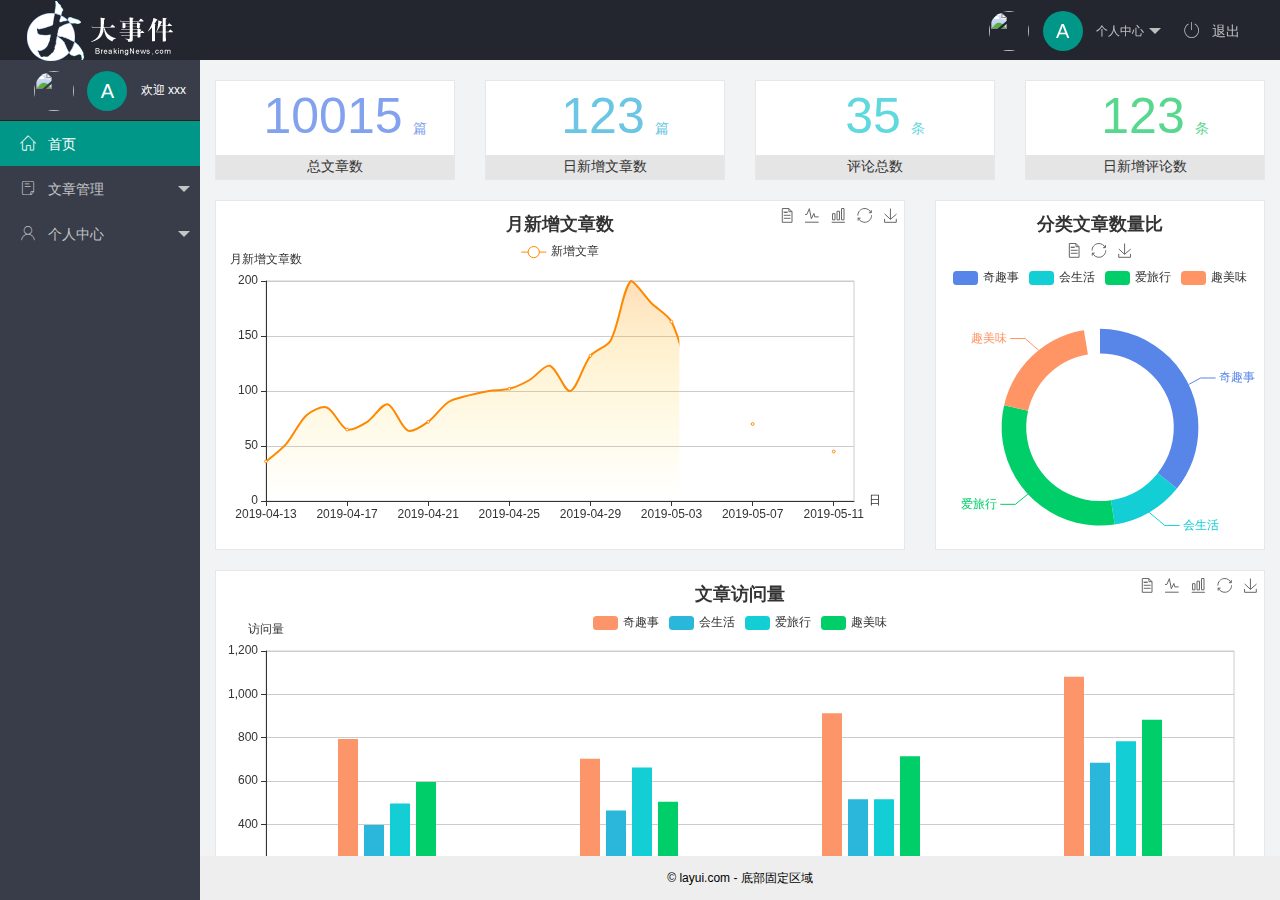
==== commit 70ab51ef: "完成了个人信息的页面" ====
--- a/index.html
+++ b/index.html
@@ -28,9 +28,9 @@
           个人中心
         </a>
         <dl class="layui-nav-child">
-          <dd><a href="">基本资料</a></dd>
-          <dd><a href="">安全设置</a></dd>
-          <dd><a href="">重置密码</a></dd>
+          <dd><a href="/user/user_info.html" target="fm">基本资料</a></dd>
+          <dd><a href="/user/user_avatar.html" target="fm">更换头像</a></dd>
+          <dd><a href="/user/user_pwd.html" target="fm">重置密码</a></dd>
         </dl>
       </li>
       <li class="layui-nav-item">
@@ -82,15 +82,27 @@
             <span class="iconfont icon-user"></span>
             个人中心</a>
           <dl class="layui-nav-child">
-            <dd><a href="javascript:;">
+            <!-- 基本资料 -->
+            <dd>
+              <a href="/user/user_info.html" target="fm">
                 <i class="layui-icon layui-icon-note"></i>  
-                基本资料</a></dd>
-            <dd><a href="javascript:;">
+                基本资料
+              </a>
+            </dd>
+            <!-- 更换头像 -->
+            <dd>
+              <a href="/user/user_avatar.html" target="fm">
                 <i class="layui-icon layui-icon-note"></i>  
-                更换头像</a></dd>
-            <dd><a href="javascript:;">
+                更换头像
+              </a>
+            </dd>
+            <!-- 重置密码 -->
+            <dd>
+              <a href="/user/user_pwd.html" target="fm">
                 <i class="layui-icon layui-icon-note"></i>  
-                重置密码</a></dd>
+                重置密码
+              </a>
+            </dd>
           </dl>
         </li>
       </ul>
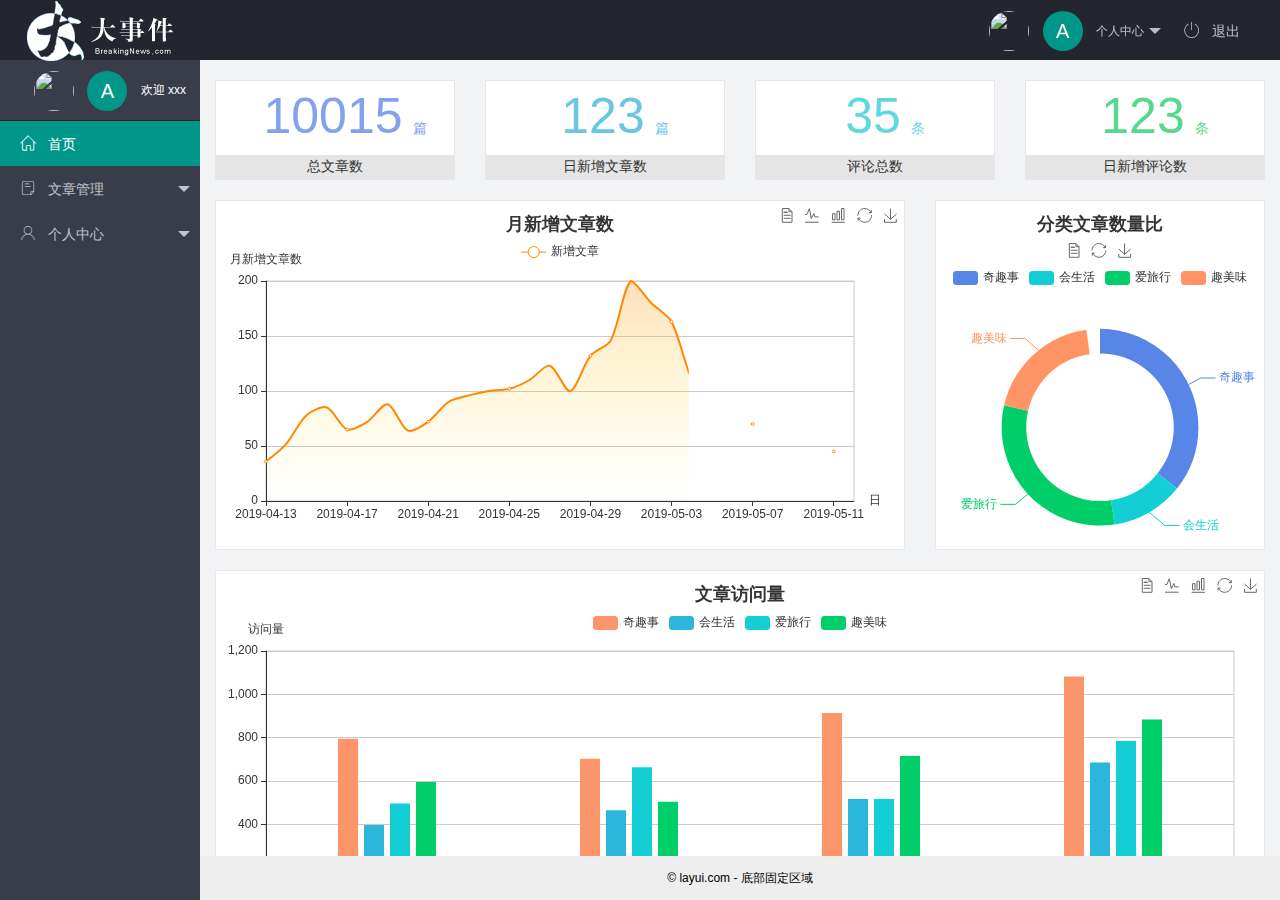
==== commit dcb80a5f: "文章管理相关功能完成" ====
--- a/index.html
+++ b/index.html
@@ -66,15 +66,27 @@
             <span class="iconfont icon-16"></span>
               文章管理</a>
           <dl class="layui-nav-child">
-            <dd><a href="javascript:;">
+            <!-- 文章类别 -->
+            <dd>
+              <a href="/article/art_cate.html" target="fm">
                 <i class="layui-icon layui-icon-note"></i>  
-                文章类别</a></dd>
-            <dd><a href="javascript:;">
+                文章类别
+              </a>
+            </dd>
+                <!-- 文章列表 -->
+            <dd>
+              <a id="art_list" href="/article/art_list.html" target="fm">
                 <i class="layui-icon layui-icon-note"></i>  
-                文章列表</a></dd>
-            <dd><a href="javascript:;">
+                文章列表
+              </a>
+            </dd>
+                <!-- 发布文章 -->
+            <dd>
+              <a href="/article/art_pub.html" target="fm">
                 <i class="layui-icon layui-icon-note"></i>  
-                发布文章</a></dd>
+                发布文章
+              </a>
+            </dd>
           </dl>
         </li>
         <li class="layui-nav-item">
